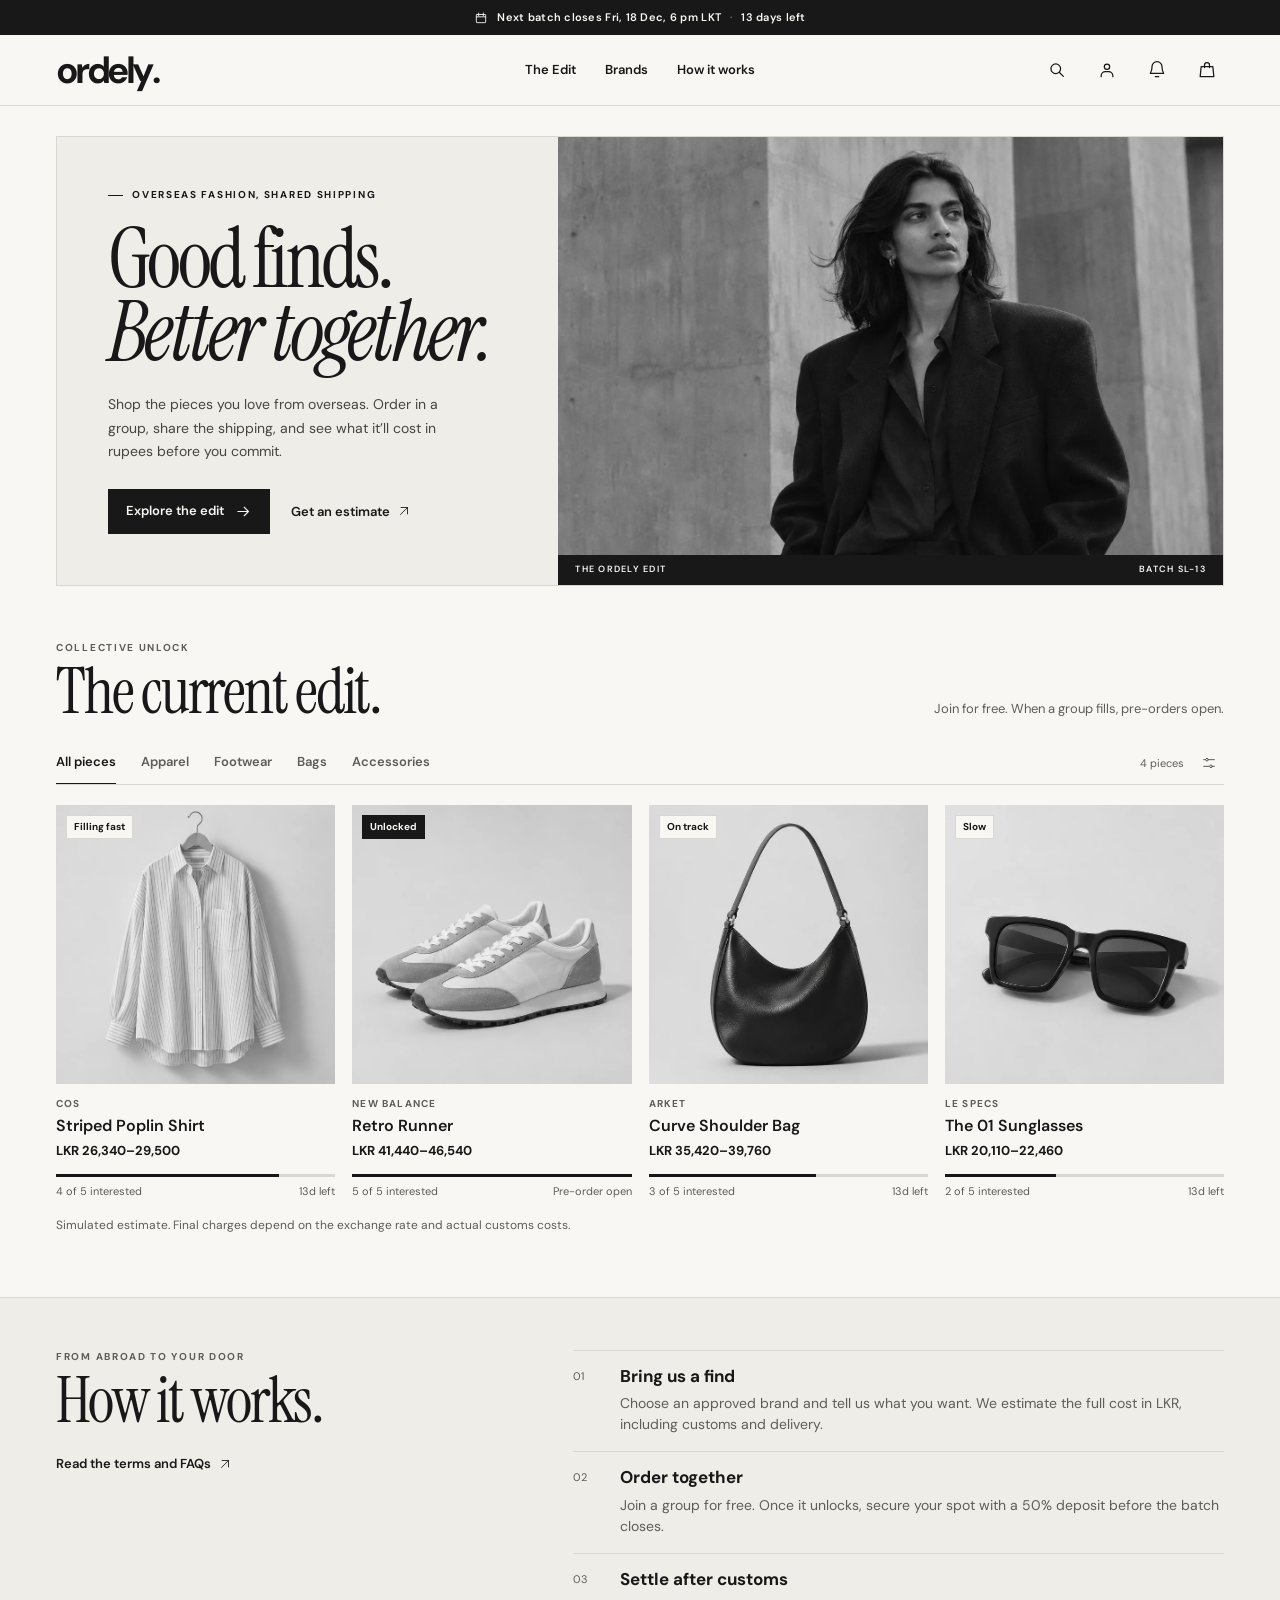
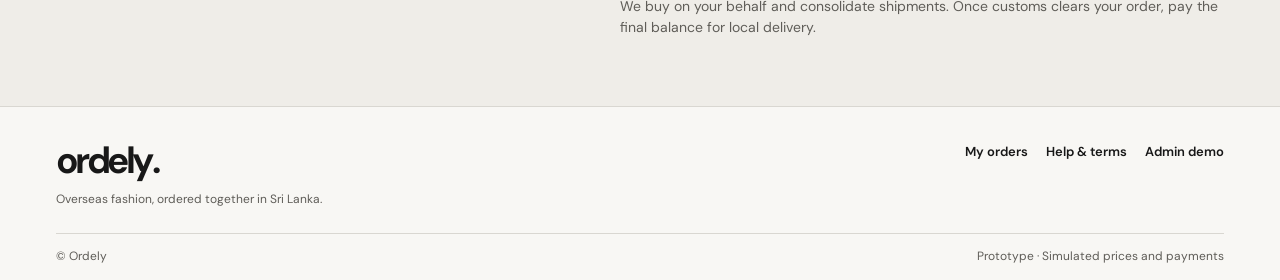
==== index.html @ 61b92d5e "Build Ordely frontend prototype" ====
<!doctype html>
<html lang="en">
  <head>
    <meta charset="utf-8" />
    <meta name="viewport" content="width=device-width, initial-scale=1" />
    <meta
      name="description"
      content="Shop overseas fashion together and see the estimated cost in Sri Lankan rupees before you order."
    />
    <meta name="theme-color" content="#f8f7f4" />
    <title>Ordely — Overseas fashion, ordered together</title>
    <link rel="icon" href="./assets/favicon.svg" type="image/svg+xml" />
    <link
      rel="preload"
      href="./assets/instrument-serif.woff2"
      as="font"
      type="font/woff2"
      crossorigin
    />
    <link rel="stylesheet" href="./styles.css" />
    <script type="module" src="./app.js"></script>
  </head>
  <body>
    <a class="skip" href="#main">Skip to content</a>
    <div class="batch-strip" id="batch-strip">
      New batches close every other Friday · Sri Lanka
    </div>
    <header class="site-header">
      <div class="nav wrap">
        <a class="wordmark" href="#home" aria-label="Ordely home"
          >ordely<span>.</span></a
        >
        <nav class="main-nav" aria-label="Main navigation">
          <a href="#edit">The Edit</a><a href="#brands">Brands</a
          ><a href="#how">How it works</a>
        </nav>
        <div class="nav-actions" id="nav-actions"></div>
      </div>
    </header>
    <main id="main">
      <div id="home-view">
        <section class="hero wrap" id="home" aria-labelledby="hero-title">
          <div class="hero-copy">
            <p class="eyebrow hero-kicker">
              <span></span> Overseas fashion, shared shipping
            </p>
            <h1 id="hero-title">Good finds.<br /><em>Better together.</em></h1>
            <p>
              Shop the pieces you love from overseas. Order in a group, share
              the shipping, and see what it’ll cost in rupees before you commit.
            </p>
            <div class="hero-actions">
              <a class="button primary" href="#edit"
                >Explore the edit <span data-icon="arrow"></span></a
              ><button class="text-button" data-action="estimate">
                Get an estimate <span data-icon="up-right"></span>
              </button>
            </div>
          </div>
          <figure class="hero-art">
            <img
              src="./assets/editorial.webp"
              width="1450"
              height="967"
              fetchpriority="high"
              alt="Woman in an oversized black blazer against concrete walls"
            />
            <figcaption>
              <span>THE ORDELY EDIT</span><span id="hero-batch"></span>
            </figcaption>
          </figure>
        </section>
        <section class="edit wrap" id="edit" aria-labelledby="edit-title">
          <div class="section-head">
            <div>
              <p class="eyebrow">Collective unlock</p>
              <h2 id="edit-title">The current edit<span>.</span></h2>
            </div>
            <p id="edit-note">
              Join for free. When a group fills, pre-orders open.
            </p>
          </div>
          <div id="catalogue"></div>
        </section>
        <section class="process" id="how">
          <div class="wrap process-layout">
            <div>
              <p class="eyebrow">From abroad to your door</p>
              <h2>How it works<span>.</span></h2>
              <button class="text-button" data-action="help">
                Read the terms and FAQs <span data-icon="up-right"></span>
              </button>
            </div>
            <ol>
              <li>
                <span>01</span>
                <div>
                  <h3>Bring us a find</h3>
                  <p>
                    Choose an approved brand and tell us what you want. We
                    estimate the full cost in LKR, including customs and
                    delivery.
                  </p>
                </div>
              </li>
              <li>
                <span>02</span>
                <div>
                  <h3>Order together</h3>
                  <p>
                    Join a group for free. Once it unlocks, secure your spot
                    with a 50% deposit before the batch closes.
                  </p>
                </div>
              </li>
              <li>
                <span>03</span>
                <div>
                  <h3>Settle after customs</h3>
                  <p>
                    We buy on your behalf and consolidate shipments. Once
                    customs clears your order, pay the final balance for local
                    delivery.
                  </p>
                </div>
              </li>
            </ol>
          </div>
        </section>
      </div>
      <section id="page-view" class="wrap subpage" hidden></section>
    </main>
    <footer class="site-footer">
      <div class="wrap footer-top">
        <div>
          <a class="wordmark" href="#home" aria-label="Ordely home"
            >ordely<span>.</span></a
          >
          <p>Overseas fashion, ordered together in Sri Lanka.</p>
        </div>
        <nav aria-label="Footer navigation">
          <a href="#orders">My orders</a
          ><button data-action="help">Help &amp; terms</button
          ><a href="#admin">Admin demo</a>
        </nav>
      </div>
      <div class="wrap footer-bottom">
        <span>© Ordely</span
        ><span>Prototype · Simulated prices and payments</span>
      </div>
    </footer>
    <dialog id="dialog" aria-labelledby="dialog-title"></dialog>
    <div class="toast" id="toast" role="status" hidden></div>
  </body>
</html>
---- styles.css ----
@font-face {
  font-family: DM Sans;
  src: url(./assets/dm-sans.woff2) format("woff2");
  font-weight: 400 700;
  font-display: swap;
}
@font-face {
  font-family: Instrument Serif;
  src: url(./assets/instrument-serif.woff2) format("woff2");
  font-weight: 400;
  font-display: swap;
}
@font-face {
  font-family: Instrument Serif;
  src: url(./assets/instrument-serif-italic.woff2) format("woff2");
  font-weight: 400;
  font-style: italic;
  font-display: swap;
}
:root {
  --paper: #f8f7f4;
  --ink: #181818;
  --muted: #5f5d58;
  --line: #d9d7d1;
  --soft: #efede8;
  --white: #fff;
  --sans: "DM Sans", Arial, sans-serif;
  --serif: "Instrument Serif", Georgia, serif;
  color: var(--ink);
  background: var(--paper);
  font-family: var(--sans);
  font-size: 15px;
  line-height: 1.5;
}
*,
*::before,
*::after {
  box-sizing: border-box;
}
body {
  margin: 0;
}
a {
  color: inherit;
  text-decoration: none;
}
button,
input,
select,
textarea {
  font: inherit;
}
button {
  cursor: pointer;
}
button:disabled {
  cursor: not-allowed;
  opacity: 0.52;
}
img {
  display: block;
  width: 100%;
  height: auto;
}
figure,
p,
h1,
h2,
h3,
h4 {
  margin: 0;
}
[hidden] {
  display: none !important;
}
button:focus-visible,
a:focus-visible,
input:focus-visible,
select:focus-visible,
textarea:focus-visible {
  outline: 2px solid #555;
  outline-offset: 3px;
}
.wrap {
  width: min(100% - 112px, 1320px);
  margin-inline: auto;
}
.skip {
  position: fixed;
  z-index: 9;
  top: 10px;
  left: 10px;
  padding: 10px;
  background: var(--white);
  transform: translateY(-150%);
}
.skip:focus {
  transform: none;
}
.icon {
  width: 17px;
  height: 17px;
  display: block;
  flex: none;
  fill: none;
  stroke: currentColor;
  stroke-width: 1.5;
  stroke-linecap: round;
  stroke-linejoin: round;
}
.batch-strip {
  min-height: 35px;
  display: flex;
  align-items: center;
  justify-content: center;
  gap: 9px;
  padding: 7px 14px;
  background: var(--ink);
  color: #f9f8f4;
  font-size: 11px;
  font-weight: 600;
  letter-spacing: 0.025em;
  text-align: center;
}
.batch-strip .icon {
  width: 14px;
  height: 14px;
}
.batch-strip b {
  color: #aaa8a2;
  font-weight: 400;
}
.site-header {
  border-bottom: 1px solid var(--line);
}
.nav {
  display: grid;
  grid-template-columns: 1fr auto 1fr;
  align-items: center;
  min-height: 70px;
  gap: 20px;
}
.wordmark {
  display: inline-block;
  width: max-content;
  font-size: 37px;
  font-weight: 700;
  line-height: 1;
  letter-spacing: -0.095em;
  padding-right: 0.06em;
}
.wordmark span {
  margin-left: 1px;
}
.main-nav,
.nav-actions {
  display: flex;
  align-items: center;
  gap: 29px;
}
.main-nav a {
  font-size: 13px;
  font-weight: 600;
  white-space: nowrap;
}
.main-nav a:hover,
.site-footer nav a:hover {
  text-decoration: underline;
  text-underline-offset: 5px;
}
.nav-actions {
  justify-content: flex-end;
  gap: 16px;
}
.icon-button {
  border: 0;
  background: none;
  padding: 7px;
  color: inherit;
  position: relative;
  display: inline-grid;
  place-items: center;
}
.icon-button:hover {
  background: var(--soft);
}
.icon-button .icon {
  width: 20px;
  height: 20px;
}
.icon-button .unread {
  width: 6px;
  height: 6px;
  border-radius: 50%;
  background: var(--ink);
  position: absolute;
  top: 4px;
  right: 5px;
}
.mobile-menu {
  display: none;
}
.button {
  border: 1px solid var(--ink);
  background: transparent;
  color: var(--ink);
  display: inline-flex;
  gap: 11px;
  justify-content: center;
  align-items: center;
  font-weight: 600;
  font-size: 13px;
  padding: 12px 17px;
  min-height: 45px;
  line-height: 1.25;
  text-align: center;
  transition:
    background 0.2s,
    color 0.2s;
}
.button:hover {
  background: var(--soft);
}
.button.primary {
  background: var(--ink);
  color: var(--paper);
}
.button.primary:hover {
  background: #383838;
}
.button.small {
  min-height: 36px;
  padding: 7px 12px;
}
.text-button {
  display: inline-flex;
  align-items: center;
  gap: 7px;
  font-weight: 600;
  font-size: 13px;
  padding: 5px 0;
  background: none;
  border: 0;
  color: inherit;
  text-align: left;
}
.text-button:hover {
  text-decoration: underline;
  text-underline-offset: 4px;
}
.text-button [data-icon] .icon {
  width: 14px;
  height: 14px;
}
.eyebrow {
  font-size: 10px;
  font-weight: 700;
  line-height: 1.4;
  letter-spacing: 0.17em;
  text-transform: uppercase;
}
.hero {
  display: grid;
  grid-template-columns: minmax(0, 0.86fr) minmax(0, 1.14fr);
  margin-top: 30px;
  border: 1px solid var(--line);
  background: var(--soft);
  min-height: clamp(400px, 35vw, 535px);
}
.hero-copy {
  padding: clamp(28px, 4vw, 63px);
  align-self: center;
}
.hero-kicker {
  display: flex;
  align-items: center;
  gap: 9px;
  margin-bottom: 21px;
}
.hero-kicker span {
  display: inline-block;
  width: 15px;
  height: 1px;
  background: var(--ink);
}
.hero h1 {
  font: 400 clamp(59px, 6.45vw, 104px) / 0.88 var(--serif);
  letter-spacing: -0.046em;
  white-space: nowrap;
}
.hero h1 em {
  font-weight: 400;
}
.hero-copy > p:not(.eyebrow) {
  margin-top: 25px;
  color: #464540;
  max-width: 345px;
  line-height: 1.65;
  font-size: 14px;
}
.hero-actions {
  display: flex;
  align-items: center;
  gap: 21px;
  margin-top: 26px;
  flex-wrap: wrap;
}
.hero-art {
  position: relative;
  overflow: hidden;
  min-width: 0;
  min-height: 100%;
  background: #999;
}
.hero-art img {
  height: 100%;
  position: absolute;
  inset: 0;
  object-fit: cover;
  object-position: 57% 45%;
}
.hero-art figcaption {
  position: absolute;
  inset: auto 0 0;
  display: flex;
  justify-content: space-between;
  align-items: center;
  gap: 8px;
  background: #181818;
  color: #f8f7f4;
  padding: 10px 17px;
  font-size: 9px;
  font-weight: 600;
  letter-spacing: 0.14em;
  line-height: 1.1;
}
.edit {
  padding-top: 55px;
  padding-bottom: 63px;
  scroll-margin-top: 20px;
}
.section-head {
  display: flex;
  align-items: flex-end;
  justify-content: space-between;
  gap: 20px;
  margin-bottom: 20px;
}
.section-head .eyebrow,
.process .eyebrow,
.subpage .eyebrow {
  margin-bottom: 7px;
  color: var(--muted);
}
.section-head h2,
.process h2,
.subpage h1 {
  font: 400 clamp(47px, 5vw, 73px) / 0.94 var(--serif);
  letter-spacing: -0.035em;
}
.section-head > p {
  font-size: 13px;
  color: var(--muted);
  padding-bottom: 4px;
}
.catalogue-bar {
  display: flex;
  justify-content: space-between;
  align-items: center;
  gap: 12px;
  border-bottom: 1px solid var(--line);
  margin-bottom: 20px;
}
.filters {
  display: flex;
  gap: 25px;
  overflow: auto;
  scrollbar-width: thin;
}
.filter {
  border: 0;
  border-bottom: 1px solid transparent;
  white-space: nowrap;
  min-height: 42px;
  padding: 0 0 2px;
  color: var(--muted);
  background: none;
  font-size: 13px;
  font-weight: 600;
}
.filter:hover,
.filter[aria-pressed="true"] {
  color: var(--ink);
}
.filter[aria-pressed="true"] {
  border-color: var(--ink);
}
.count {
  display: flex;
  align-items: center;
  gap: 10px;
  font-size: 11px;
  color: var(--muted);
  white-space: nowrap;
}
.count .icon-button .icon {
  width: 16px;
  height: 16px;
}
.product-grid {
  display: grid;
  grid-template-columns: repeat(4, minmax(0, 1fr));
  gap: 17px;
}
.product {
  min-width: 0;
}
.product-cover {
  width: 100%;
  aspect-ratio: 1.2;
  border: 0;
  padding: 0;
  position: relative;
  display: block;
  overflow: hidden;
  background: #e6e4de;
  text-align: left;
  color: var(--ink);
}
.product-cover img {
  height: 100%;
  object-fit: cover;
  transition: transform 0.35s cubic-bezier(0.2, 0.75, 0.3, 1);
}
.product-cover:hover img {
  transform: scale(1.045);
}
.product-cover img.shirt {
  object-fit: contain;
}
.product-cover .tag {
  position: absolute;
  top: 10px;
  left: 10px;
}
.tag {
  display: inline-flex;
  align-items: center;
  gap: 5px;
  background: var(--paper);
  border: 1px solid var(--line);
  padding: 4px 7px;
  white-space: nowrap;
  font-size: 10px;
  font-weight: 700;
  line-height: 1.35;
}
.tag.dark {
  background: var(--ink);
  color: var(--paper);
  border-color: var(--ink);
}
.product-meta {
  padding: 13px 0 0;
}
.product-meta .eyebrow {
  color: var(--muted);
  letter-spacing: 0.12em;
}
.product-meta h3 {
  font-size: 16px;
  line-height: 1.35;
  margin: 4px 0;
}
.product-meta h3 button {
  padding: 0;
  border: 0;
  background: none;
  color: inherit;
  text-align: left;
  font-weight: 600;
}
.price {
  font-weight: 700;
  font-size: 13px;
  font-variant-numeric: tabular-nums;
}
.progress {
  height: 3px;
  background: var(--line);
  margin-top: 14px;
  overflow: hidden;
}
.progress span {
  display: block;
  height: 100%;
  background: var(--ink);
}
.group-meta {
  display: flex;
  justify-content: space-between;
  align-items: center;
  gap: 6px;
  margin-top: 6px;
  font-size: 11px;
  color: var(--muted);
}
.missing-art {
  height: 100%;
  min-height: 120px;
  display: grid;
  place-items: center;
  font: 400 48px/0.95 var(--serif);
  color: #62605a;
}
.missing-art .icon {
  width: 37px;
  height: 37px;
}
.process {
  border-block: 1px solid var(--line);
  background: var(--soft);
  padding: 52px 0;
}
.process-layout {
  display: grid;
  grid-template-columns: 0.85fr 1.15fr;
  gap: 35px;
}
.process .text-button {
  margin-top: 18px;
}
.process ol {
  margin: 0;
  padding: 0;
  list-style: none;
}
.process li {
  border-top: 1px solid var(--line);
  display: grid;
  grid-template-columns: 35px 1fr;
  gap: 12px;
  padding: 13px 0 16px;
}
.process li span {
  font-size: 11px;
  color: var(--muted);
  padding-top: 4px;
}
.process h3 {
  font-size: 17px;
  font-weight: 700;
}
.process li p {
  font-size: 14px;
  color: var(--muted);
  margin-top: 4px;
}
.site-footer {
  padding: 35px 0 15px;
}
.footer-top,
.footer-bottom {
  display: flex;
  justify-content: space-between;
  align-items: flex-start;
  gap: 15px;
}
.footer-top p,
.footer-bottom {
  color: var(--muted);
  font-size: 12px;
}
.footer-top p {
  margin-top: 10px;
}
.site-footer nav {
  display: flex;
  flex-wrap: wrap;
  gap: 18px;
  font-size: 13px;
  font-weight: 600;
}
.site-footer nav button {
  padding: 0;
  border: 0;
  background: none;
  color: inherit;
  font-weight: inherit;
}
.site-footer nav button:hover {
  text-decoration: underline;
}
.footer-bottom {
  border-top: 1px solid var(--line);
  margin-top: 25px;
  padding-top: 13px;
}

.subpage {
  min-height: 55vh;
  padding-block: 46px 65px;
}
.subpage .section-head {
  margin-bottom: 25px;
}
.subpage h1 {
  margin-bottom: 10px;
}
.subpage .lead {
  color: var(--muted);
  max-width: 65ch;
}
.dialog-body,
.subpage-body {
  display: grid;
  gap: 17px;
  align-content: start;
}
.dialog-body h3,
.subpage-body h3 {
  font-size: 17px;
}
.subpage-body > section {
  min-width: 0;
}
dialog {
  border: 1px solid #bdbbb5;
  color: var(--ink);
  background: var(--paper);
  padding: 0;
  width: min(100% - 24px, 580px);
  max-height: calc(100% - 30px);
  margin: auto;
  overflow: auto;
}
dialog.wide {
  width: min(100% - 24px, 880px);
}
dialog::backdrop {
  background: rgb(20 20 20 / 0.57);
}
body:has(dialog[open]) {
  overflow: hidden;
}
.dialog-head {
  padding: 18px 24px 13px;
  display: flex;
  align-items: flex-start;
  justify-content: space-between;
  gap: 10px;
  border-bottom: 1px solid var(--line);
  background: var(--paper);
  position: sticky;
  top: 0;
  z-index: 1;
}
.dialog-head h2 {
  font: 400 40px/0.95 var(--serif);
  letter-spacing: -0.025em;
  overflow-wrap: anywhere;
}
.dialog-head .eyebrow {
  color: var(--muted);
  margin-bottom: 6px;
}
.dialog-body {
  padding: 20px 24px 25px;
}
.notice,
.empty,
.panel {
  border: 1px solid var(--line);
  padding: 13px 15px;
}
.notice {
  background: var(--soft);
  font-size: 13px;
}
.notice.error {
  border-color: var(--ink);
  font-weight: 700;
}
.test {
  background: var(--ink);
  color: var(--paper);
  font-weight: 600;
}
.empty {
  padding: 25px;
  color: var(--muted);
}
.empty h3 {
  color: var(--ink);
  margin-bottom: 4px;
}
.empty .button {
  margin-top: 13px;
}
.subtle,
.disclaimer {
  color: var(--muted);
  font-size: 13px;
}
.disclaimer {
  font-size: 12px;
}
.form-grid {
  display: grid;
  grid-template-columns: repeat(2, minmax(0, 1fr));
  gap: 13px;
}
.form-grid label {
  display: grid;
  gap: 5px;
  align-content: start;
  font-size: 13px;
  font-weight: 600;
}
.form-grid label.full,
.form-grid .full {
  grid-column: 1/-1;
}
.form-grid small {
  font-size: 11px;
  font-weight: 400;
  color: var(--muted);
}
.form-grid input:not([type="checkbox"]),
.form-grid select,
.form-grid textarea,
.search-field {
  background: #fff;
  color: var(--ink);
  border: 1px solid #aaa8a1;
  border-radius: 0;
  padding: 8px 10px;
  min-width: 0;
  width: 100%;
  min-height: 42px;
}
.form-grid textarea {
  resize: vertical;
  min-height: 70px;
}
.form-grid label.choice,
.choice {
  display: flex;
  align-items: flex-start;
  gap: 8px;
}
.choice input {
  accent-color: var(--ink);
  margin-top: 3px;
}
.actions {
  display: flex;
  flex-wrap: wrap;
  align-items: center;
  gap: 9px;
}
.list-row {
  display: flex;
  align-items: center;
  justify-content: space-between;
  gap: 12px;
  border-top: 1px solid var(--line);
  padding: 11px 0;
  font-size: 14px;
}
.list-row:last-child {
  border-bottom: 1px solid var(--line);
}
.list-row > * {
  min-width: 0;
}
.list-row span {
  overflow-wrap: anywhere;
}
.list-row.total {
  font-weight: 700;
}
.list-row p {
  color: var(--muted);
  font-size: 12px;
  margin-top: 3px;
}
.listing {
  display: grid;
  gap: 0;
}
.detail-grid {
  display: grid;
  grid-template-columns: minmax(0, 0.85fr) minmax(0, 1.15fr);
  gap: 18px;
}
.detail-grid > div {
  min-width: 0;
}
.detail-grid img {
  aspect-ratio: 1;
  object-fit: cover;
}
.detail-grid .missing-art {
  background: var(--soft);
}
.detail-content {
  display: grid;
  align-content: start;
  gap: 9px;
}
.detail-content .price {
  font-size: 19px;
}
.detail-content p {
  font-size: 13px;
}
.detail-content .group-meta {
  margin-top: 0;
}
.info-fold {
  border: 1px solid var(--line);
  padding: 10px 13px;
}
.info-fold summary {
  cursor: pointer;
  font-weight: 600;
  font-size: 13px;
}
.info-fold p,
.info-fold ul {
  font-size: 13px;
  margin: 8px 0 0;
  color: var(--muted);
}
.info-fold + .info-fold {
  margin-top: -5px;
}
.toast {
  position: fixed;
  z-index: 5;
  right: 20px;
  bottom: 20px;
  max-width: min(400px, calc(100% - 40px));
  background: var(--ink);
  color: var(--paper);
  font-size: 13px;
  padding: 12px 16px;
}
.timeline {
  list-style: none;
  margin: 0;
  padding: 0 0 0 7px;
}
.timeline li {
  border-left: 1px solid var(--line);
  padding: 0 0 15px 15px;
  position: relative;
  font-size: 14px;
}
.timeline li::before {
  content: "";
  position: absolute;
  left: -4px;
  top: 5px;
  width: 7px;
  height: 7px;
  background: var(--ink);
  border-radius: 50%;
}
.timeline li:last-child {
  padding-bottom: 0;
}
.timeline time {
  display: block;
  color: var(--muted);
  font-size: 12px;
}
.admin-tabs {
  display: flex;
  gap: 12px 20px;
  flex-wrap: wrap;
  border-block: 1px solid var(--line);
  padding: 7px 0;
  margin-bottom: 24px;
}
.admin-tabs a {
  padding: 7px 0;
  font-weight: 600;
  font-size: 13px;
}
.admin-tabs a[aria-current="page"] {
  text-decoration: underline;
  text-underline-offset: 5px;
}
.stats {
  display: grid;
  grid-template-columns: repeat(4, 1fr);
  gap: 12px;
}
.stats div {
  border-top: 1px solid var(--ink);
  padding-top: 10px;
}
.stats span {
  font-size: 12px;
  color: var(--muted);
}
.stats strong {
  display: block;
  font-weight: 600;
  font-size: 25px;
}
.table-wrap {
  overflow: auto;
}
table {
  width: 100%;
  border-collapse: collapse;
  text-align: left;
  font-size: 13px;
}
caption {
  text-align: left;
  font-weight: 700;
  margin-bottom: 7px;
}
th,
td {
  padding: 10px 12px;
  border-bottom: 1px solid var(--line);
  vertical-align: top;
}
th {
  background: var(--soft);
  font-weight: 700;
  white-space: nowrap;
}
td:first-child {
  font-weight: 600;
}
td .button {
  white-space: nowrap;
}
td a,
.inline-link {
  text-decoration: underline;
  text-underline-offset: 3px;
}
.order-list {
  display: grid;
  gap: 10px;
}
.order-entry {
  display: grid;
  grid-template-columns: 1fr auto;
  gap: 5px 12px;
  padding: 13px 15px;
  border: 1px solid var(--line);
}
.order-entry .tag {
  justify-self: end;
  align-self: start;
}
.order-entry .text-button {
  justify-self: start;
}
.loading-bar {
  height: 5px;
  background: var(--line);
  overflow: hidden;
}
.loading-bar::after {
  content: "";
  display: block;
  width: 45%;
  height: 100%;
  background: var(--ink);
  animation: scan 1.15s ease-in-out infinite alternate;
}
@keyframes scan {
  from {
    transform: translateX(-100%);
  }
  to {
    transform: translateX(220%);
  }
}

@media (max-width: 1100px) {
  .wrap {
    width: calc(100% - 72px);
  }
  .hero-copy {
    padding: 35px;
  }
  .hero h1 {
    font-size: clamp(52px, 7vw, 79px);
  }
  .hero-actions {
    gap: 15px;
  }
}
@media (max-width: 790px) {
  .wrap {
    width: calc(100% - 38px);
  }
  .nav {
    min-height: 61px;
    gap: 12px;
  }
  .main-nav {
    gap: 17px;
  }
  .nav-actions {
    gap: 6px;
  }
  .hero {
    min-height: 370px;
    margin-top: 20px;
  }
  .hero-copy {
    padding: 24px;
  }
  .hero h1 {
    font-size: clamp(48px, 7.1vw, 70px);
  }
  .hero-copy > p:not(.eyebrow) {
    margin-top: 17px;
  }
  .hero-kicker {
    margin-bottom: 16px;
  }
  .hero-actions {
    margin-top: 18px;
    gap: 8px 12px;
  }
  .edit {
    padding-block: 40px;
  }
  .product-grid {
    gap: 13px;
  }
  .product-meta h3 {
    font-size: 14px;
  }
  .price {
    font-size: 12px;
  }
  .section-head > p {
    max-width: 190px;
  }
}
@media (max-width: 590px) {
  .wrap {
    width: calc(100% - 32px);
  }
  .nav {
    grid-template-columns: auto 1fr;
    min-height: 57px;
  }
  .main-nav {
    display: none;
  }
  .mobile-menu {
    display: inline-grid;
  }
  .nav-actions {
    gap: 5px;
  }
  .wordmark {
    font-size: 34px;
  }
  .batch-strip {
    font-size: 10px;
    gap: 6px;
  }
  .batch-strip .icon {
    width: 12px;
    height: 12px;
  }
  .hero {
    display: block;
    margin-top: 14px;
    min-height: 0;
  }
  .hero-copy {
    padding: 26px 20px 24px;
  }
  .hero h1 {
    font-size: clamp(51px, 13vw, 68px);
  }
  .hero-art {
    min-height: 0;
    aspect-ratio: 1.39;
  }
  .hero-art img {
    object-position: 60% 39%;
  }
  .hero-art figcaption {
    padding: 7px 9px;
    font-size: 8px;
  }
  .hero-actions {
    gap: 8px 14px;
  }
  .hero-copy > p:not(.eyebrow) {
    font-size: 13px;
  }
  .section-head {
    display: block;
    margin-bottom: 13px;
  }
  .section-head > p {
    max-width: none;
    margin-top: 9px;
    padding: 0;
  }
  .filters {
    gap: 15px;
  }
  .filter,
  .count {
    font-size: 11px;
  }
  .count {
    gap: 1px;
  }
  .count .icon-button {
    padding: 3px;
  }
  .catalogue-bar {
    margin-bottom: 13px;
    gap: 5px;
  }
  .product-grid {
    grid-template-columns: repeat(2, minmax(0, 1fr));
    gap: 22px 12px;
  }
  .product-meta {
    padding-top: 9px;
  }
  .product-cover .tag {
    top: 6px;
    left: 6px;
    padding: 3px 5px;
  }
  .group-meta {
    font-size: 10px;
  }
  .process {
    padding-block: 33px;
  }
  .process-layout {
    grid-template-columns: 1fr;
    gap: 20px;
  }
  .footer-top {
    flex-wrap: wrap;
  }
  .footer-top nav {
    gap: 12px;
  }
  .footer-bottom {
    flex-wrap: wrap;
    gap: 6px;
  }
  .dialog-head {
    padding-inline: 15px;
  }
  .dialog-body {
    padding-inline: 15px;
  }
  .dialog-head h2 {
    font-size: 35px;
  }
  .detail-grid {
    grid-template-columns: 1fr;
  }
  .detail-grid img {
    max-height: 240px;
    object-fit: contain;
    background: var(--soft);
  }
  .stats {
    grid-template-columns: repeat(2, minmax(0, 1fr));
  }
  .subpage {
    padding-block: 32px 45px;
  }
}
@media (prefers-reduced-motion: reduce) {
  *,
  *::before,
  *::after {
    animation: none !important;
    transition: none !important;
    scroll-behavior: auto !important;
  }
}

.product-cover {
  aspect-ratio: 1;
}
.product-cover img.shirt {
  object-fit: cover;
}
.catalogue-disclaimer {
  margin-top: 16px;
}
@media (min-width: 591px) and (max-width: 700px) {
  .hero h1 {
    font-size: clamp(40px, 6.7vw, 48px);
  }
}
@media (max-width: 430px) {
  .count > span {
    position: absolute;
    width: 1px;
    height: 1px;
    overflow: hidden;
    clip-path: inset(50%);
    white-space: nowrap;
  }
  .filters {
    gap: 14px;
  }
}
@media (max-width: 355px) {
  .filters {
    gap: 9px;
  }
  .filter {
    font-size: 10px;
  }
  .nav-actions {
    gap: 2px;
  }
}
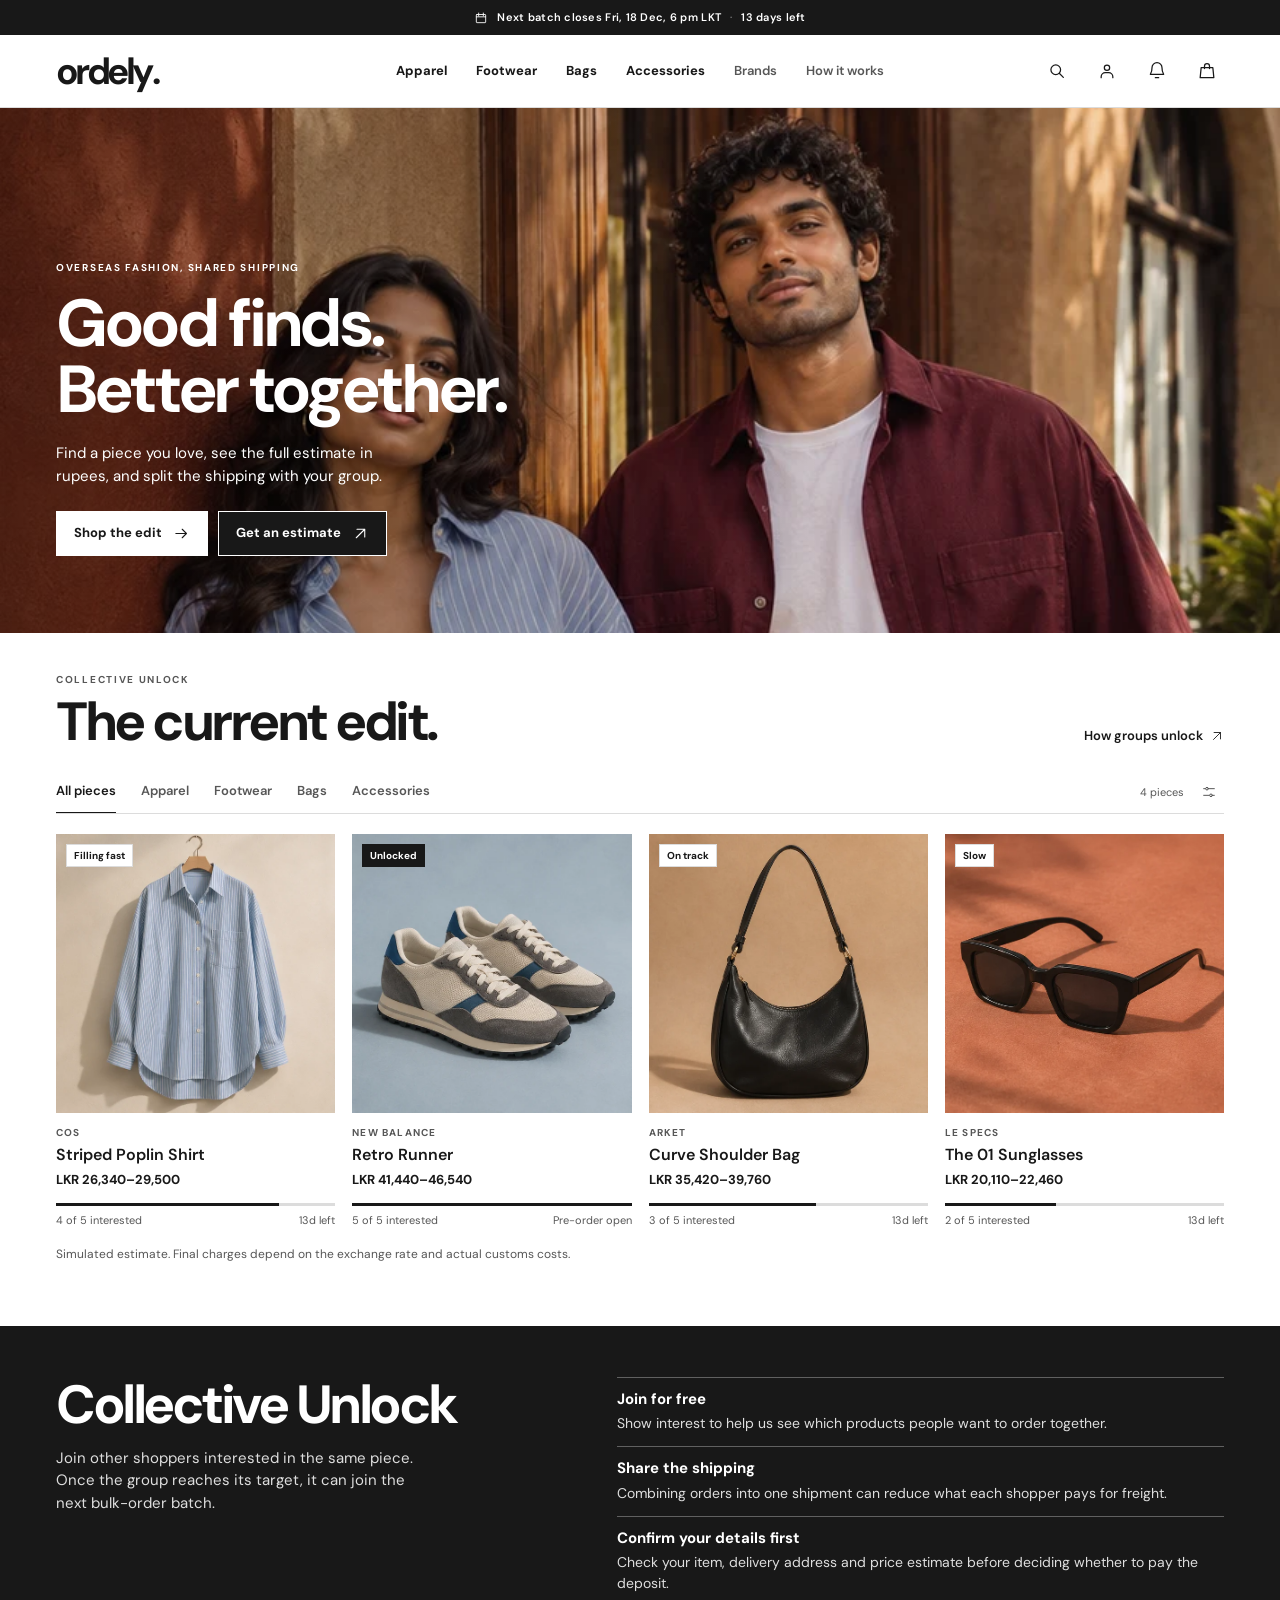
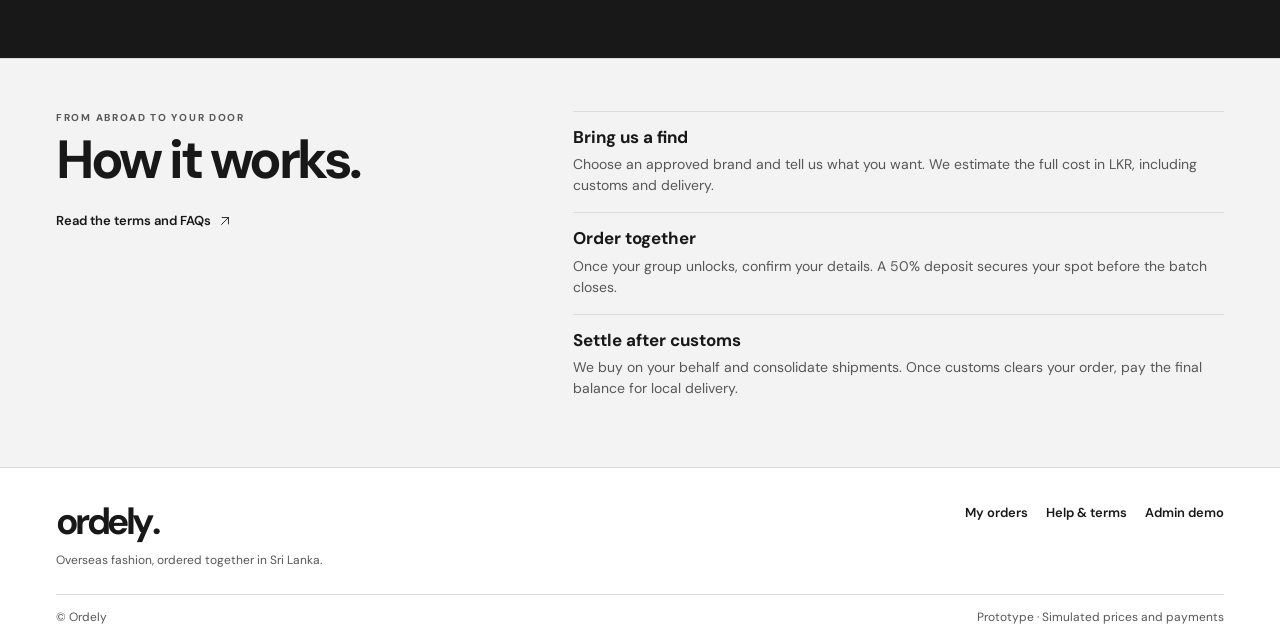
==== commit bf2af628: "Refresh Ordely storefront and clarify Collective Unlock" ====
--- a/index.html
+++ b/index.html
@@ -7,12 +7,12 @@
       name="description"
       content="Shop overseas fashion together and see the estimated cost in Sri Lankan rupees before you order."
     />
-    <meta name="theme-color" content="#f8f7f4" />
+    <meta name="theme-color" content="#ffffff" />
     <title>Ordely — Overseas fashion, ordered together</title>
     <link rel="icon" href="./assets/favicon.svg" type="image/svg+xml" />
     <link
       rel="preload"
-      href="./assets/instrument-serif.woff2"
+      href="./assets/dm-sans.woff2"
       as="font"
       type="font/woff2"
       crossorigin
@@ -30,45 +30,55 @@
         <a class="wordmark" href="#home" aria-label="Ordely home"
           >ordely<span>.</span></a
         >
-        <nav class="main-nav" aria-label="Main navigation">
-          <a href="#edit">The Edit</a><a href="#brands">Brands</a
-          ><a href="#how">How it works</a>
+        <nav class="main-nav" aria-label="Shop by department">
+          <a href="#edit/apparel">Apparel</a>
+          <a href="#edit/footwear">Footwear</a>
+          <a href="#edit/bags">Bags</a>
+          <a href="#edit/accessories">Accessories</a>
+          <a class="nav-resource" href="#brands">Brands</a>
+          <a class="nav-resource" href="#how">How it works</a>
         </nav>
         <div class="nav-actions" id="nav-actions"></div>
       </div>
     </header>
     <main id="main">
       <div id="home-view">
-        <section class="hero wrap" id="home" aria-labelledby="hero-title">
-          <div class="hero-copy">
-            <p class="eyebrow hero-kicker">
-              <span></span> Overseas fashion, shared shipping
-            </p>
-            <h1 id="hero-title">Good finds.<br /><em>Better together.</em></h1>
-            <p>
-              Shop the pieces you love from overseas. Order in a group, share
-              the shipping, and see what it’ll cost in rupees before you commit.
-            </p>
-            <div class="hero-actions">
-              <a class="button primary" href="#edit"
-                >Explore the edit <span data-icon="arrow"></span></a
-              ><button class="text-button" data-action="estimate">
-                Get an estimate <span data-icon="up-right"></span>
-              </button>
-            </div>
-          </div>
-          <figure class="hero-art">
+        <section class="hero" id="home" aria-labelledby="hero-title">
+          <picture class="hero-art">
+            <source
+              media="(max-width: 700px)"
+              srcset="./assets/ordely-campaign-mobile.webp"
+            />
             <img
-              src="./assets/editorial.webp"
-              width="1450"
-              height="967"
+              src="./assets/ordely-campaign.webp"
+              width="1536"
+              height="1024"
               fetchpriority="high"
-              alt="Woman in an oversized black blazer against concrete walls"
+              alt="Two models in blue stripes, burgundy and denim against a terracotta wall"
             />
-            <figcaption>
-              <span>THE ORDELY EDIT</span><span id="hero-batch"></span>
-            </figcaption>
-          </figure>
+          </picture>
+          <div class="hero-inner wrap">
+            <div class="hero-copy">
+              <p class="eyebrow hero-kicker">
+                Overseas fashion, shared shipping
+              </p>
+              <h1 id="hero-title">
+                Good finds.<br /><em>Better together.</em>
+              </h1>
+              <p>
+                Find a piece you love, see the full estimate in rupees, and
+                split the shipping with your group.
+              </p>
+              <div class="hero-actions">
+                <a class="button" href="#edit"
+                  >Shop the edit <span data-icon="arrow"></span
+                ></a>
+                <button class="button" data-action="estimate">
+                  Get an estimate <span data-icon="up-right"></span>
+                </button>
+              </div>
+            </div>
+          </div>
         </section>
         <section class="edit wrap" id="edit" aria-labelledby="edit-title">
           <div class="section-head">
@@ -76,11 +86,49 @@
               <p class="eyebrow">Collective unlock</p>
               <h2 id="edit-title">The current edit<span>.</span></h2>
             </div>
-            <p id="edit-note">
-              Join for free. When a group fills, pre-orders open.
-            </p>
+            <a class="text-button" href="#collective-unlock"
+              >How groups unlock <span data-icon="up-right"></span
+            ></a>
           </div>
           <div id="catalogue"></div>
+        </section>
+        <section
+          class="unlock"
+          id="collective-unlock"
+          aria-labelledby="unlock-title"
+        >
+          <div class="wrap unlock-layout">
+            <div>
+              <h2 id="unlock-title">Collective Unlock</h2>
+              <p>
+                Join other shoppers interested in the same piece. Once the group
+                reaches its target, it can join the next bulk-order batch.
+              </p>
+            </div>
+            <ul>
+              <li>
+                <strong>Join for free</strong
+                ><span
+                  >Show interest to help us see which products people want to
+                  order together.</span
+                >
+              </li>
+              <li>
+                <strong>Share the shipping</strong
+                ><span
+                  >Combining orders into one shipment can reduce what each
+                  shopper pays for freight.</span
+                >
+              </li>
+              <li>
+                <strong>Confirm your details first</strong
+                ><span
+                  >Check your item, delivery address and price estimate before
+                  deciding whether to pay the deposit.</span
+                >
+              </li>
+            </ul>
+          </div>
         </section>
         <section class="process" id="how">
           <div class="wrap process-layout">
@@ -93,7 +141,6 @@
             </div>
             <ol>
               <li>
-                <span>01</span>
                 <div>
                   <h3>Bring us a find</h3>
                   <p>
@@ -104,17 +151,15 @@
                 </div>
               </li>
               <li>
-                <span>02</span>
                 <div>
                   <h3>Order together</h3>
                   <p>
-                    Join a group for free. Once it unlocks, secure your spot
-                    with a 50% deposit before the batch closes.
+                    Once your group unlocks, confirm your details. A 50% deposit
+                    secures your spot before the batch closes.
                   </p>
                 </div>
               </li>
               <li>
-                <span>03</span>
                 <div>
                   <h3>Settle after customs</h3>
                   <p>
--- a/styles.css
+++ b/styles.css
@@ -18,11 +18,11 @@
   font-display: swap;
 }
 :root {
-  --paper: #f8f7f4;
+  --paper: #fff;
   --ink: #181818;
-  --muted: #5f5d58;
-  --line: #d9d7d1;
-  --soft: #efede8;
+  --muted: #575757;
+  --line: #dcdcdc;
+  --soft: #f3f3f3;
   --white: #fff;
   --sans: "DM Sans", Arial, sans-serif;
   --serif: "Instrument Serif", Georgia, serif;
@@ -116,7 +116,7 @@
   gap: 9px;
   padding: 7px 14px;
   background: var(--ink);
-  color: #f9f8f4;
+  color: var(--white);
   font-size: 11px;
   font-weight: 600;
   letter-spacing: 0.025em;
@@ -127,17 +127,18 @@
   height: 14px;
 }
 .batch-strip b {
-  color: #aaa8a2;
+  color: #aaa;
   font-weight: 400;
 }
 .site-header {
   border-bottom: 1px solid var(--line);
+  background: var(--white);
 }
 .nav {
   display: grid;
   grid-template-columns: 1fr auto 1fr;
   align-items: center;
-  min-height: 70px;
+  min-height: 72px;
   gap: 20px;
 }
 .wordmark {
@@ -159,14 +160,22 @@
   gap: 29px;
 }
 .main-nav a {
-  font-size: 13px;
-  font-weight: 600;
+  display: flex;
+  align-items: center;
+  min-height: 44px;
+  font-size: 13px;
+  font-weight: 700;
   white-space: nowrap;
 }
 .main-nav a:hover,
+.main-nav a[aria-current],
 .site-footer nav a:hover {
   text-decoration: underline;
   text-underline-offset: 5px;
+}
+.main-nav .nav-resource {
+  color: var(--muted);
+  font-weight: 600;
 }
 .nav-actions {
   justify-content: flex-end;
@@ -261,81 +270,91 @@
 }
 .hero {
   display: grid;
-  grid-template-columns: minmax(0, 0.86fr) minmax(0, 1.14fr);
-  margin-top: 30px;
-  border: 1px solid var(--line);
+  min-height: clamp(440px, 41vw, 650px);
+  max-width: 1920px;
+  margin-inline: auto;
+  background: var(--ink);
+  color: var(--white);
+}
+.hero > * {
+  grid-area: 1 / 1;
+}
+.hero-inner {
+  position: relative;
+  display: flex;
+  align-items: flex-end;
+  padding-block: clamp(42px, 6vw, 92px);
+}
+.hero-copy {
+  max-width: min(47vw, 650px);
+}
+.hero-kicker {
+  margin-bottom: 16px;
+}
+.hero h1 {
+  font: 700 clamp(40px, 5.2vw, 80px) / 0.99 var(--sans);
+  letter-spacing: -0.065em;
+}
+.hero h1 em {
+  font-style: normal;
+}
+.hero-copy > p:not(.eyebrow) {
+  margin-top: 19px;
+  max-width: 335px;
+  line-height: 1.55;
+  font-size: 15px;
+}
+.hero-actions {
+  display: flex;
+  align-items: center;
+  gap: 10px;
+  margin-top: 23px;
+  flex-wrap: wrap;
+}
+.hero-actions .button {
+  background: var(--white);
+  border-color: var(--white);
+  font-weight: 700;
+}
+.hero-actions .button:hover {
   background: var(--soft);
-  min-height: clamp(400px, 35vw, 535px);
-}
-.hero-copy {
-  padding: clamp(28px, 4vw, 63px);
-  align-self: center;
-}
-.hero-kicker {
-  display: flex;
-  align-items: center;
-  gap: 9px;
-  margin-bottom: 21px;
-}
-.hero-kicker span {
-  display: inline-block;
-  width: 15px;
-  height: 1px;
-  background: var(--ink);
-}
-.hero h1 {
-  font: 400 clamp(59px, 6.45vw, 104px) / 0.88 var(--serif);
-  letter-spacing: -0.046em;
-  white-space: nowrap;
-}
-.hero h1 em {
-  font-weight: 400;
-}
-.hero-copy > p:not(.eyebrow) {
-  margin-top: 25px;
-  color: #464540;
-  max-width: 345px;
-  line-height: 1.65;
-  font-size: 14px;
-}
-.hero-actions {
-  display: flex;
-  align-items: center;
-  gap: 21px;
-  margin-top: 26px;
-  flex-wrap: wrap;
+}
+.hero-actions button.button {
+  background: #181818;
+  color: var(--white);
+}
+.hero-actions button.button:hover {
+  background: #383838;
+}
+.hero-actions :focus-visible {
+  outline-color: var(--white);
 }
 .hero-art {
   position: relative;
+  display: block;
   overflow: hidden;
   min-width: 0;
-  min-height: 100%;
-  background: #999;
 }
 .hero-art img {
   height: 100%;
   position: absolute;
   inset: 0;
   object-fit: cover;
-  object-position: 57% 45%;
-}
-.hero-art figcaption {
+  object-position: center 15%;
+}
+.hero-art::after {
+  content: "";
   position: absolute;
-  inset: auto 0 0;
-  display: flex;
-  justify-content: space-between;
-  align-items: center;
-  gap: 8px;
-  background: #181818;
-  color: #f8f7f4;
-  padding: 10px 17px;
-  font-size: 9px;
-  font-weight: 600;
-  letter-spacing: 0.14em;
-  line-height: 1.1;
+  inset: 0;
+  background: linear-gradient(
+    90deg,
+    rgb(0 0 0 / 0.45),
+    rgb(0 0 0 / 0.18) 43%,
+    transparent 64%
+  );
 }
 .edit {
-  padding-top: 55px;
+  padding-top: 40px;
   padding-bottom: 63px;
   scroll-margin-top: 20px;
 }
@@ -353,7 +372,11 @@
   color: var(--muted);
 }
 .section-head h2,
-.process h2,
+.unlock h2,
+.process h2 {
+  font: 700 clamp(34px, 4.2vw, 55px) / 1.06 var(--sans);
+  letter-spacing: -0.065em;
+}
 .subpage h1 {
   font: 400 clamp(47px, 5vw, 73px) / 0.94 var(--serif);
   letter-spacing: -0.035em;
@@ -417,13 +440,13 @@
 }
 .product-cover {
   width: 100%;
-  aspect-ratio: 1.2;
+  aspect-ratio: 1;
   border: 0;
   padding: 0;
   position: relative;
   display: block;
   overflow: hidden;
-  background: #e6e4de;
+  background: var(--soft);
   text-align: left;
   color: var(--ink);
 }
@@ -434,9 +457,6 @@
 }
 .product-cover:hover img {
   transform: scale(1.045);
-}
-.product-cover img.shirt {
-  object-fit: contain;
 }
 .product-cover .tag {
   position: absolute;
@@ -511,11 +531,42 @@
   display: grid;
   place-items: center;
   font: 400 48px/0.95 var(--serif);
-  color: #62605a;
+  color: var(--muted);
 }
 .missing-art .icon {
   width: 37px;
   height: 37px;
+}
+.unlock {
+  scroll-margin-top: 20px;
+  background: var(--ink);
+  color: var(--white);
+  padding-block: clamp(34px, 4vw, 58px);
+}
+.unlock-layout {
+  display: grid;
+  grid-template-columns: minmax(0, 0.9fr) minmax(0, 1.1fr);
+  gap: clamp(24px, 5vw, 72px);
+}
+.unlock p {
+  max-width: 38ch;
+  margin-top: 13px;
+  color: #dedede;
+}
+.unlock ul {
+  list-style: none;
+  margin: 0;
+  padding: 0;
+}
+.unlock li {
+  display: grid;
+  gap: 3px;
+  padding-block: 10px 12px;
+  border-top: 1px solid #606060;
+}
+.unlock li span {
+  color: #dedede;
+  font-size: 14px;
 }
 .process {
   border-block: 1px solid var(--line);
@@ -537,15 +588,7 @@
 }
 .process li {
   border-top: 1px solid var(--line);
-  display: grid;
-  grid-template-columns: 35px 1fr;
-  gap: 12px;
   padding: 13px 0 16px;
-}
-.process li span {
-  font-size: 11px;
-  color: var(--muted);
-  padding-top: 4px;
 }
 .process h3 {
   font-size: 17px;
@@ -625,7 +668,7 @@
   min-width: 0;
 }
 dialog {
-  border: 1px solid #bdbbb5;
+  border: 1px solid #bdbdbd;
   color: var(--ink);
   background: var(--paper);
   padding: 0;
@@ -732,7 +775,7 @@
 .search-field {
   background: #fff;
   color: var(--ink);
-  border: 1px solid #aaa8a1;
+  border: 1px solid #aaa;
   border-radius: 0;
   padding: 8px 10px;
   min-width: 0;
@@ -991,50 +1034,38 @@
   .wrap {
     width: calc(100% - 72px);
   }
-  .hero-copy {
-    padding: 35px;
-  }
-  .hero h1 {
-    font-size: clamp(52px, 7vw, 79px);
-  }
-  .hero-actions {
-    gap: 15px;
+  .main-nav {
+    gap: 21px;
+  }
+  .nav-actions {
+    gap: 8px;
+  }
+}
+@media (max-width: 900px) {
+  .nav {
+    grid-template-columns: auto 1fr;
+    grid-template-rows: 59px auto;
+    gap: 0 14px;
+  }
+  .main-nav {
+    grid-area: 2 / 1 / 3 / -1;
+    justify-content: space-between;
+    border-top: 1px solid var(--line);
+  }
+  .main-nav .nav-resource {
+    display: none;
+  }
+  .nav-actions {
+    gap: 5px;
+  }
+  .mobile-menu {
+    display: inline-grid;
   }
 }
 @media (max-width: 790px) {
   .wrap {
     width: calc(100% - 38px);
   }
-  .nav {
-    min-height: 61px;
-    gap: 12px;
-  }
-  .main-nav {
-    gap: 17px;
-  }
-  .nav-actions {
-    gap: 6px;
-  }
-  .hero {
-    min-height: 370px;
-    margin-top: 20px;
-  }
-  .hero-copy {
-    padding: 24px;
-  }
-  .hero h1 {
-    font-size: clamp(48px, 7.1vw, 70px);
-  }
-  .hero-copy > p:not(.eyebrow) {
-    margin-top: 17px;
-  }
-  .hero-kicker {
-    margin-bottom: 16px;
-  }
-  .hero-actions {
-    margin-top: 18px;
-    gap: 8px 12px;
-  }
   .edit {
     padding-block: 40px;
   }
@@ -1049,25 +1080,47 @@
   }
   .section-head > p {
     max-width: 190px;
+  }
+}
+@media (max-width: 700px) {
+  .hero {
+    display: block;
+    min-height: 0;
+  }
+  .hero-art {
+    aspect-ratio: 1.36;
+    max-height: 410px;
+  }
+  .hero-art img {
+    object-position: center 18%;
+  }
+  .hero-art::after {
+    display: none;
+  }
+  .hero-inner {
+    padding-block: 24px 29px;
+  }
+  .hero-copy {
+    max-width: none;
+  }
+  .hero h1 {
+    font-size: clamp(37px, 10.6vw, 59px);
+  }
+  .hero-kicker {
+    margin-bottom: 9px;
+  }
+  .hero-copy > p:not(.eyebrow) {
+    margin-top: 12px;
+    font-size: 14px;
+  }
+  .hero-actions {
+    margin-top: 17px;
   }
 }
 @media (max-width: 590px) {
   .wrap {
     width: calc(100% - 32px);
   }
-  .nav {
-    grid-template-columns: auto 1fr;
-    min-height: 57px;
-  }
-  .main-nav {
-    display: none;
-  }
-  .mobile-menu {
-    display: inline-grid;
-  }
-  .nav-actions {
-    gap: 5px;
-  }
   .wordmark {
     font-size: 34px;
   }
@@ -1079,33 +1132,9 @@
     width: 12px;
     height: 12px;
   }
-  .hero {
-    display: block;
-    margin-top: 14px;
-    min-height: 0;
-  }
-  .hero-copy {
-    padding: 26px 20px 24px;
-  }
-  .hero h1 {
-    font-size: clamp(51px, 13vw, 68px);
-  }
-  .hero-art {
-    min-height: 0;
-    aspect-ratio: 1.39;
-  }
-  .hero-art img {
-    object-position: 60% 39%;
-  }
-  .hero-art figcaption {
-    padding: 7px 9px;
-    font-size: 8px;
-  }
-  .hero-actions {
-    gap: 8px 14px;
-  }
-  .hero-copy > p:not(.eyebrow) {
-    font-size: 13px;
+  .hero-actions .button {
+    padding-inline: 11px;
+    font-size: 12px;
   }
   .section-head {
     display: block;
@@ -1115,6 +1144,12 @@
     max-width: none;
     margin-top: 9px;
     padding: 0;
+  }
+  .section-head > .text-button {
+    margin-top: 5px;
+  }
+  .unlock-layout {
+    grid-template-columns: 1fr;
   }
   .filters {
     gap: 15px;
@@ -1199,19 +1234,8 @@
   }
 }
 
-.product-cover {
-  aspect-ratio: 1;
-}
-.product-cover img.shirt {
-  object-fit: cover;
-}
 .catalogue-disclaimer {
   margin-top: 16px;
-}
-@media (min-width: 591px) and (max-width: 700px) {
-  .hero h1 {
-    font-size: clamp(40px, 6.7vw, 48px);
-  }
 }
 @media (max-width: 430px) {
   .count > span {
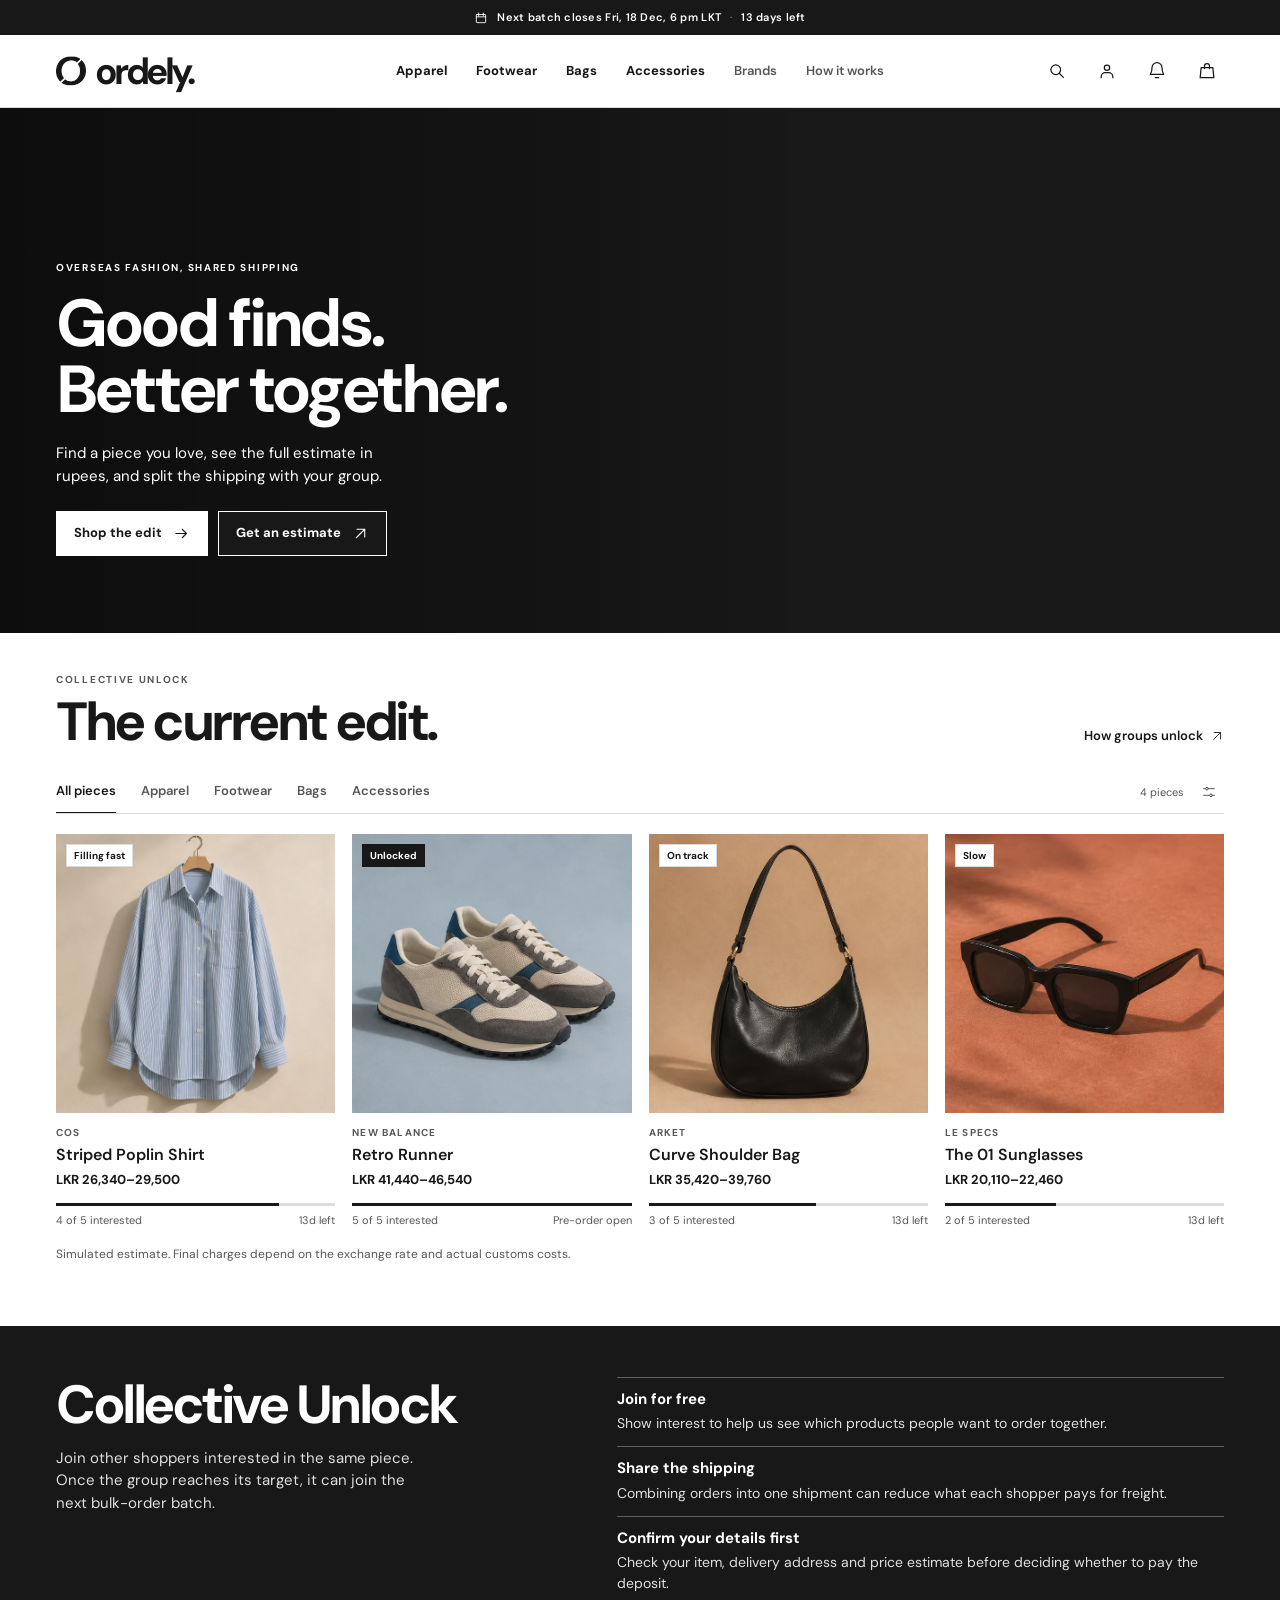
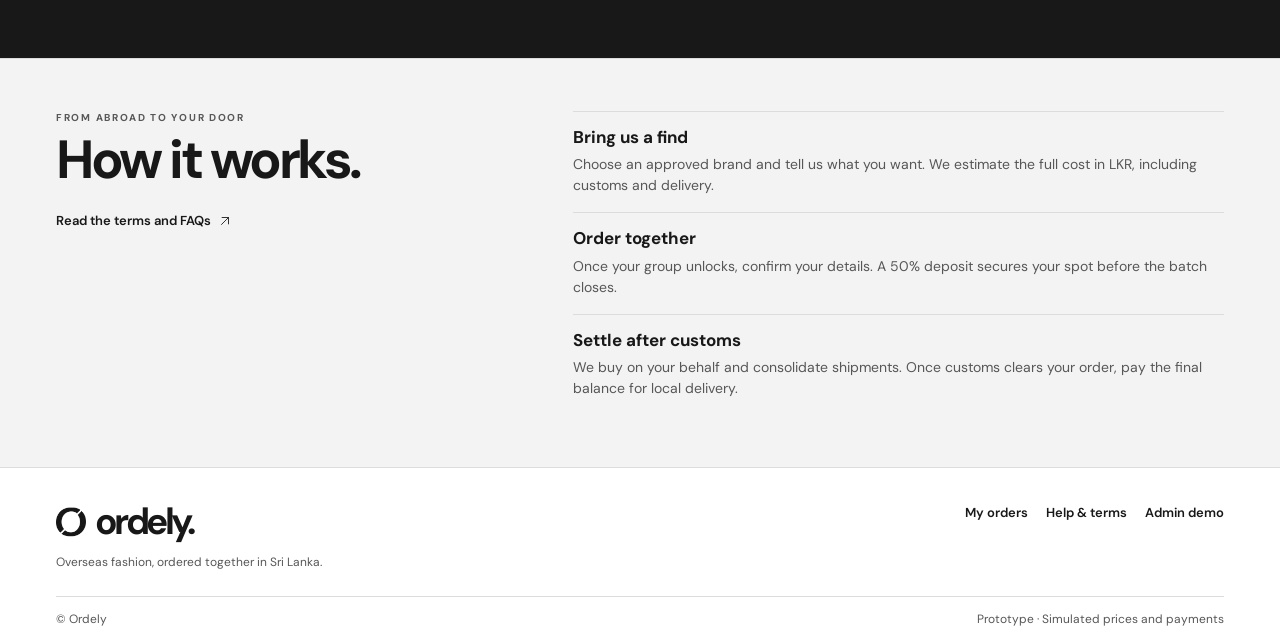
==== commit 5194bd5f: "Add original Ordely logo and favicon" ====
--- a/index.html
+++ b/index.html
@@ -9,7 +9,12 @@
     />
     <meta name="theme-color" content="#ffffff" />
     <title>Ordely — Overseas fashion, ordered together</title>
-    <link rel="icon" href="./assets/favicon.svg" type="image/svg+xml" />
+    <link
+      rel="icon"
+      href="./assets/ordely-favicon.png"
+      type="image/png"
+      sizes="64x64"
+    />
     <link
       rel="preload"
       href="./assets/dm-sans.woff2"
@@ -27,9 +32,16 @@
     </div>
     <header class="site-header">
       <div class="nav wrap">
-        <a class="wordmark" href="#home" aria-label="Ordely home"
-          >ordely<span>.</span></a
-        >
+        <a class="wordmark" href="#home" aria-label="Ordely home">
+          <img
+            class="wordmark-mark"
+            src="./assets/ordely-mark.webp"
+            width="30"
+            height="30"
+            alt=""
+          />
+          <span>ordely.</span>
+        </a>
         <nav class="main-nav" aria-label="Shop by department">
           <a href="#edit/apparel">Apparel</a>
           <a href="#edit/footwear">Footwear</a>
@@ -178,9 +190,16 @@
     <footer class="site-footer">
       <div class="wrap footer-top">
         <div>
-          <a class="wordmark" href="#home" aria-label="Ordely home"
-            >ordely<span>.</span></a
-          >
+          <a class="wordmark" href="#home" aria-label="Ordely home">
+            <img
+              class="wordmark-mark"
+              src="./assets/ordely-mark.webp"
+              width="30"
+              height="30"
+              alt=""
+            />
+            <span>ordely.</span>
+          </a>
           <p>Overseas fashion, ordered together in Sri Lanka.</p>
         </div>
         <nav aria-label="Footer navigation">
--- a/styles.css
+++ b/styles.css
@@ -142,7 +142,9 @@
   gap: 20px;
 }
 .wordmark {
-  display: inline-block;
+  display: inline-flex;
+  align-items: center;
+  gap: 9px;
   width: max-content;
   font-size: 37px;
   font-weight: 700;
@@ -150,8 +152,10 @@
   letter-spacing: -0.095em;
   padding-right: 0.06em;
 }
-.wordmark span {
-  margin-left: 1px;
+.wordmark-mark {
+  width: 30px;
+  height: 30px;
+  flex: none;
 }
 .main-nav,
 .nav-actions {
@@ -1260,4 +1264,15 @@
   .nav-actions {
     gap: 2px;
   }
-}
+  .nav-actions .icon-button {
+    padding: 5px;
+  }
+  .wordmark {
+    gap: 6px;
+    font-size: 30px;
+  }
+  .wordmark-mark {
+    width: 25px;
+    height: 25px;
+  }
+}
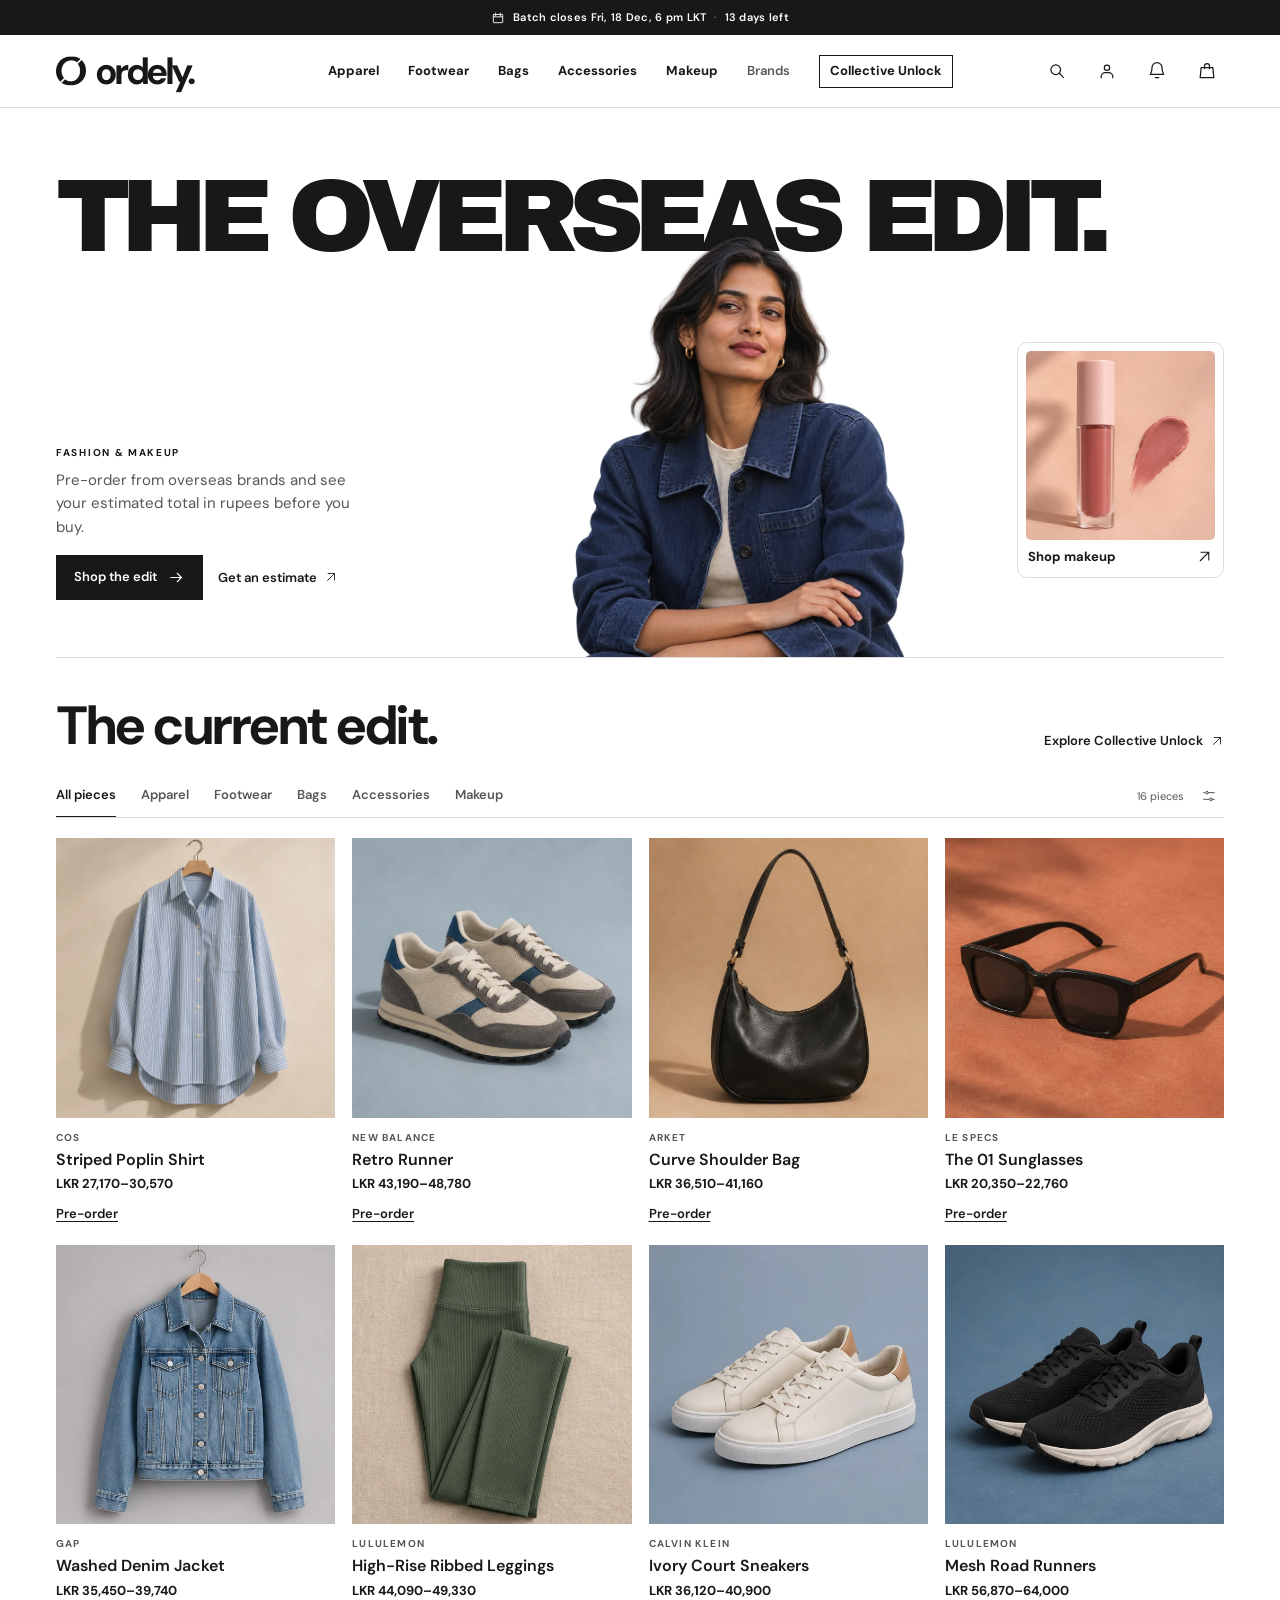
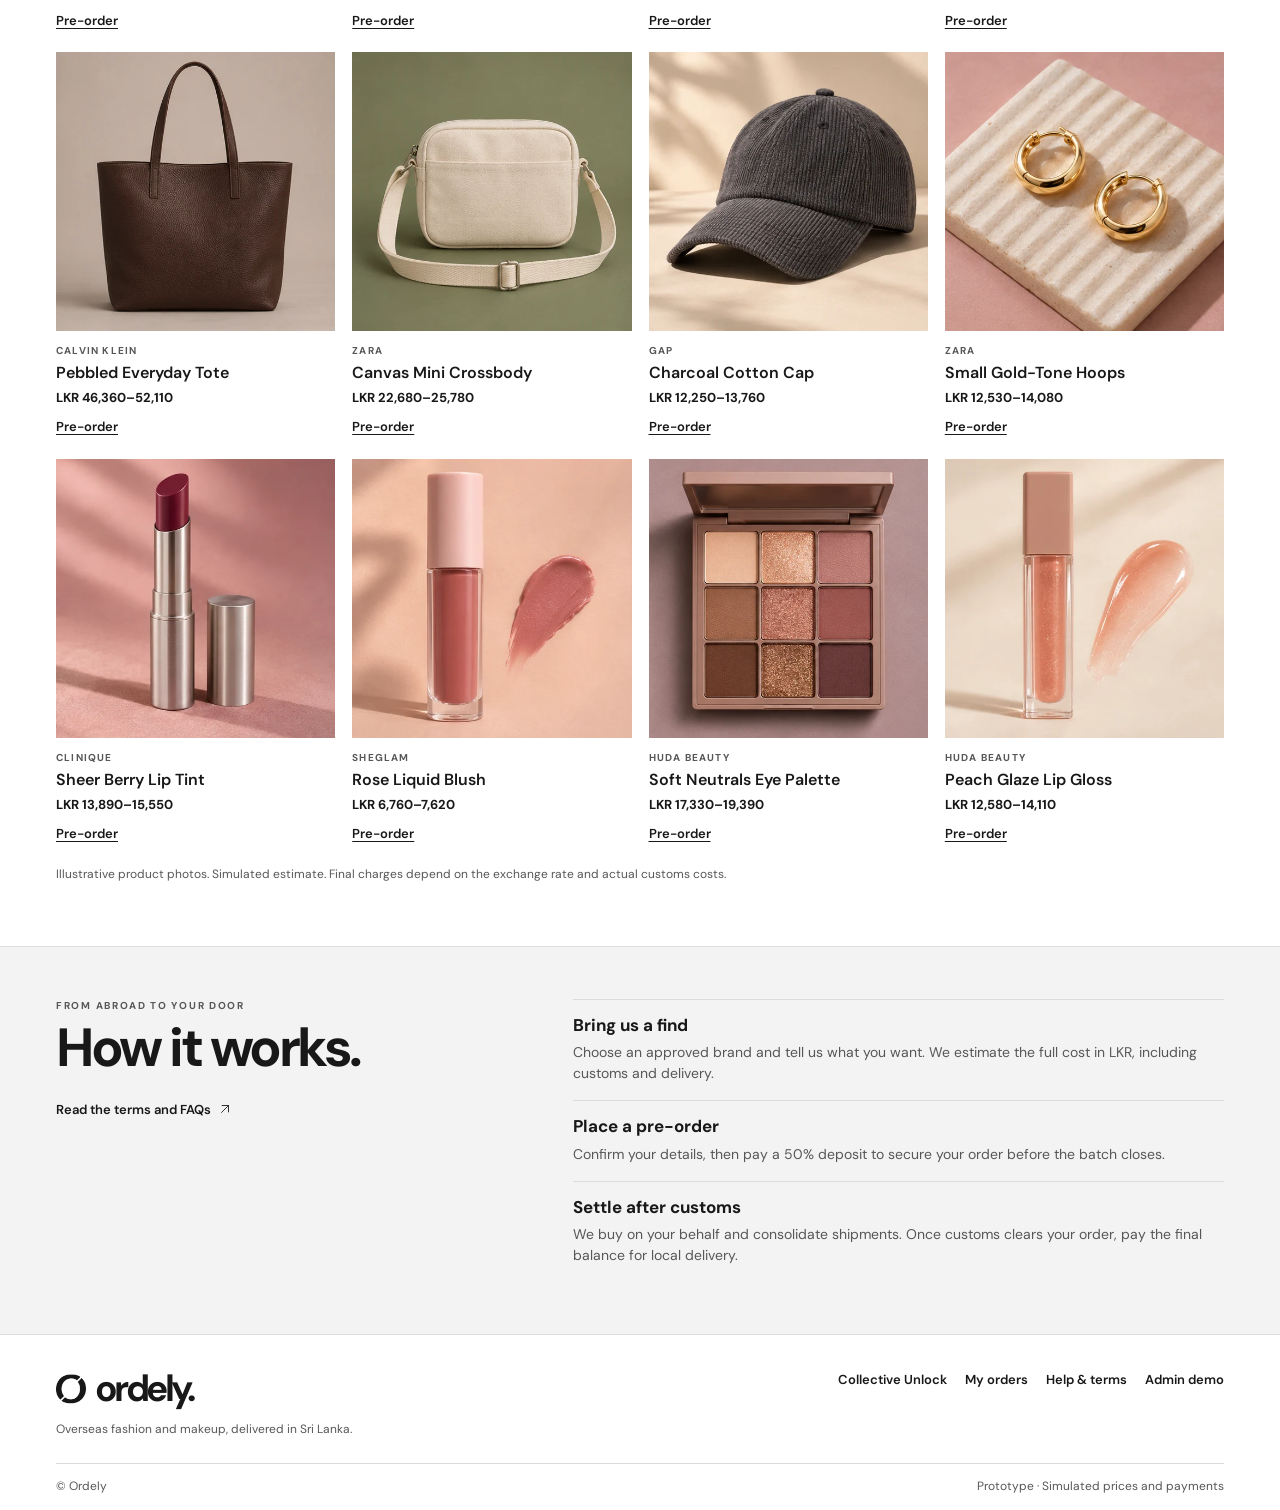
==== commit bc74546d: "Expand Ordely catalog and make group ordering optional" ====
--- a/index.html
+++ b/index.html
@@ -5,10 +5,10 @@
     <meta name="viewport" content="width=device-width, initial-scale=1" />
     <meta
       name="description"
-      content="Shop overseas fashion together and see the estimated cost in Sri Lankan rupees before you order."
+      content="Pre-order fashion and makeup from overseas brands. See your estimated total in Sri Lankan rupees before you order."
     />
     <meta name="theme-color" content="#ffffff" />
-    <title>Ordely — Overseas fashion, ordered together</title>
+    <title>Ordely — Overseas fashion and makeup, delivered in Sri Lanka</title>
     <link
       rel="icon"
       href="./assets/ordely-favicon.png"
@@ -18,6 +18,13 @@
     <link
       rel="preload"
       href="./assets/dm-sans.woff2"
+      as="font"
+      type="font/woff2"
+      crossorigin
+    />
+    <link
+      rel="preload"
+      href="./assets/archivo-black.woff2"
       as="font"
       type="font/woff2"
       crossorigin
@@ -47,100 +54,63 @@
           <a href="#edit/footwear">Footwear</a>
           <a href="#edit/bags">Bags</a>
           <a href="#edit/accessories">Accessories</a>
+          <a href="#edit/makeup">Makeup</a>
           <a class="nav-resource" href="#brands">Brands</a>
-          <a class="nav-resource" href="#how">How it works</a>
+          <a class="nav-resource nav-unlock" href="#collective-unlock"
+            >Collective Unlock</a
+          >
         </nav>
         <div class="nav-actions" id="nav-actions"></div>
       </div>
     </header>
     <main id="main">
       <div id="home-view">
-        <section class="hero" id="home" aria-labelledby="hero-title">
-          <picture class="hero-art">
-            <source
-              media="(max-width: 700px)"
-              srcset="./assets/ordely-campaign-mobile.webp"
+        <section class="hero wrap" id="home" aria-labelledby="hero-title">
+          <h1 id="hero-title"><span>The overseas</span> <span>edit.</span></h1>
+          <div class="hero-art">
+            <img
+              src="./assets/ordely-editorial.webp"
+              width="828"
+              height="1050"
+              fetchpriority="high"
+              alt="A model wears a blue denim jacket and gold hoops"
             />
-            <img
-              src="./assets/ordely-campaign.webp"
-              width="1536"
-              height="1024"
-              fetchpriority="high"
-              alt="Two models in blue stripes, burgundy and denim against a terracotta wall"
-            />
-          </picture>
-          <div class="hero-inner wrap">
-            <div class="hero-copy">
-              <p class="eyebrow hero-kicker">
-                Overseas fashion, shared shipping
-              </p>
-              <h1 id="hero-title">
-                Good finds.<br /><em>Better together.</em>
-              </h1>
-              <p>
-                Find a piece you love, see the full estimate in rupees, and
-                split the shipping with your group.
-              </p>
-              <div class="hero-actions">
-                <a class="button" href="#edit"
-                  >Shop the edit <span data-icon="arrow"></span
-                ></a>
-                <button class="button" data-action="estimate">
-                  Get an estimate <span data-icon="up-right"></span>
-                </button>
-              </div>
+          </div>
+          <div class="hero-copy">
+            <p class="eyebrow hero-kicker">Fashion &amp; makeup</p>
+            <p>
+              Pre-order from overseas brands and see your estimated total in
+              rupees before you buy.
+            </p>
+            <div class="hero-actions">
+              <a class="button primary" href="#edit"
+                >Shop the edit <span data-icon="arrow"></span
+              ></a>
+              <button class="text-button" data-action="estimate">
+                Get an estimate <span data-icon="up-right"></span>
+              </button>
             </div>
           </div>
+          <a class="hero-feature" href="#edit/makeup">
+            <img
+              src="./assets/rose-liquid-blush-color.webp"
+              width="512"
+              height="512"
+              alt=""
+            />
+            <span>Shop makeup <span data-icon="up-right"></span></span>
+          </a>
         </section>
         <section class="edit wrap" id="edit" aria-labelledby="edit-title">
           <div class="section-head">
             <div>
-              <p class="eyebrow">Collective unlock</p>
               <h2 id="edit-title">The current edit<span>.</span></h2>
             </div>
             <a class="text-button" href="#collective-unlock"
-              >How groups unlock <span data-icon="up-right"></span
+              >Explore Collective Unlock <span data-icon="up-right"></span
             ></a>
           </div>
           <div id="catalogue"></div>
-        </section>
-        <section
-          class="unlock"
-          id="collective-unlock"
-          aria-labelledby="unlock-title"
-        >
-          <div class="wrap unlock-layout">
-            <div>
-              <h2 id="unlock-title">Collective Unlock</h2>
-              <p>
-                Join other shoppers interested in the same piece. Once the group
-                reaches its target, it can join the next bulk-order batch.
-              </p>
-            </div>
-            <ul>
-              <li>
-                <strong>Join for free</strong
-                ><span
-                  >Show interest to help us see which products people want to
-                  order together.</span
-                >
-              </li>
-              <li>
-                <strong>Share the shipping</strong
-                ><span
-                  >Combining orders into one shipment can reduce what each
-                  shopper pays for freight.</span
-                >
-              </li>
-              <li>
-                <strong>Confirm your details first</strong
-                ><span
-                  >Check your item, delivery address and price estimate before
-                  deciding whether to pay the deposit.</span
-                >
-              </li>
-            </ul>
-          </div>
         </section>
         <section class="process" id="how">
           <div class="wrap process-layout">
@@ -164,10 +134,10 @@
               </li>
               <li>
                 <div>
-                  <h3>Order together</h3>
+                  <h3>Place a pre-order</h3>
                   <p>
-                    Once your group unlocks, confirm your details. A 50% deposit
-                    secures your spot before the batch closes.
+                    Confirm your details, then pay a 50% deposit to secure your
+                    order before the batch closes.
                   </p>
                 </div>
               </li>
@@ -200,10 +170,11 @@
             />
             <span>ordely.</span>
           </a>
-          <p>Overseas fashion, ordered together in Sri Lanka.</p>
+          <p>Overseas fashion and makeup, delivered in Sri Lanka.</p>
         </div>
         <nav aria-label="Footer navigation">
-          <a href="#orders">My orders</a
+          <a href="#collective-unlock">Collective Unlock</a
+          ><a href="#orders">My orders</a
           ><button data-action="help">Help &amp; terms</button
           ><a href="#admin">Admin demo</a>
         </nav>
--- a/styles.css
+++ b/styles.css
@@ -2,6 +2,12 @@
   font-family: DM Sans;
   src: url(./assets/dm-sans.woff2) format("woff2");
   font-weight: 400 700;
+  font-display: swap;
+}
+@font-face {
+  font-family: Archivo Black;
+  src: url(./assets/archivo-black.woff2) format("woff2");
+  font-weight: 400;
   font-display: swap;
 }
 @font-face {
@@ -130,6 +136,22 @@
   color: #aaa;
   font-weight: 400;
 }
+.batch-copy {
+  display: inline-flex;
+  align-items: center;
+  gap: 8px;
+}
+.strip-unlock {
+  display: none;
+  align-items: center;
+  gap: 4px;
+  font-weight: 700;
+  text-decoration: underline;
+  text-underline-offset: 3px;
+}
+.strip-unlock:focus-visible {
+  outline-color: var(--white);
+}
 .site-header {
   border-bottom: 1px solid var(--line);
   background: var(--white);
@@ -180,6 +202,13 @@
 .main-nav .nav-resource {
   color: var(--muted);
   font-weight: 600;
+}
+.main-nav .nav-unlock {
+  min-height: 33px;
+  padding-inline: 10px;
+  border: 1px solid var(--ink);
+  color: var(--ink);
+  font-weight: 700;
 }
 .nav-actions {
   justify-content: flex-end;
@@ -274,88 +303,90 @@
 }
 .hero {
   display: grid;
-  min-height: clamp(440px, 41vw, 650px);
-  max-width: 1920px;
-  margin-inline: auto;
-  background: var(--ink);
-  color: var(--white);
-}
-.hero > * {
-  grid-area: 1 / 1;
-}
-.hero-inner {
+  grid-template-columns: minmax(0, 1.04fr) minmax(0, 1.77fr) minmax(0, 0.72fr);
+  grid-template-rows: auto 1fr;
+  isolation: isolate;
+  min-height: clamp(385px, 43vw, 615px);
+  padding-top: clamp(42px, 5vw, 77px);
+  border-bottom: 1px solid var(--line);
+}
+.hero-copy {
   position: relative;
-  display: flex;
-  align-items: flex-end;
-  padding-block: clamp(42px, 6vw, 92px);
-}
-.hero-copy {
-  max-width: min(47vw, 650px);
+  z-index: 2;
+  grid-area: 2 / 1;
+  align-self: end;
+  max-width: 295px;
+  padding-bottom: clamp(26px, 4.5vw, 65px);
 }
 .hero-kicker {
-  margin-bottom: 16px;
+  margin-bottom: 9px;
 }
 .hero h1 {
-  font: 700 clamp(40px, 5.2vw, 80px) / 0.99 var(--sans);
-  letter-spacing: -0.065em;
-}
-.hero h1 em {
-  font-style: normal;
+  grid-area: 1 / 1 / 2 / -1;
+  font:
+    400 clamp(47px, 8.1vw, 128px) / 0.87 "Archivo Black",
+    var(--sans);
+  letter-spacing: -0.093em;
+  text-transform: uppercase;
+  white-space: nowrap;
 }
 .hero-copy > p:not(.eyebrow) {
-  margin-top: 19px;
-  max-width: 335px;
+  max-width: 31ch;
+  color: var(--muted);
   line-height: 1.55;
   font-size: 15px;
 }
 .hero-actions {
   display: flex;
   align-items: center;
-  gap: 10px;
-  margin-top: 23px;
+  gap: 8px 15px;
+  margin-top: 16px;
   flex-wrap: wrap;
-}
-.hero-actions .button {
-  background: var(--white);
-  border-color: var(--white);
-  font-weight: 700;
-}
-.hero-actions .button:hover {
-  background: var(--soft);
-}
-.hero-actions button.button {
-  background: #181818;
-  color: var(--white);
-}
-.hero-actions button.button:hover {
-  background: #383838;
-}
-.hero-actions :focus-visible {
-  outline-color: var(--white);
 }
 .hero-art {
   position: relative;
-  display: block;
-  overflow: hidden;
+  grid-area: 1 / 2 / -1 / 4;
+  align-self: end;
+  justify-self: center;
+  width: min(82%, 627px);
+  height: clamp(300px, 33vw, 506px);
+  margin-right: clamp(70px, 11.5vw, 165px);
   min-width: 0;
+  pointer-events: none;
 }
 .hero-art img {
   height: 100%;
-  position: absolute;
-  inset: 0;
-  object-fit: cover;
-  object-position: center 15%;
-}
-.hero-art::after {
-  content: "";
-  position: absolute;
-  inset: 0;
-  background: linear-gradient(
-    90deg,
-    rgb(0 0 0 / 0.45),
-    rgb(0 0 0 / 0.18) 43%,
-    transparent 64%
-  );
+  object-fit: contain;
+  object-position: center bottom;
+}
+.hero-feature {
+  position: relative;
+  z-index: 2;
+  grid-area: 2 / 3;
+  align-self: center;
+  justify-self: end;
+  width: min(100%, 207px);
+  padding: 8px;
+  border: 1px solid var(--line);
+  border-radius: 10px;
+  background: var(--white);
+}
+.hero-feature > img {
+  border-radius: 5px;
+  background: var(--soft);
+}
+.hero-feature > span {
+  display: flex;
+  justify-content: space-between;
+  align-items: center;
+  gap: 4px;
+  padding: 7px 2px 2px;
+  font-size: 13px;
+  font-weight: 700;
+}
+.hero-feature:hover > span {
+  text-decoration: underline;
+  text-underline-offset: 3px;
 }
 .edit {
   padding-top: 40px;
@@ -376,7 +407,6 @@
   color: var(--muted);
 }
 .section-head h2,
-.unlock h2,
 .process h2 {
   font: 700 clamp(34px, 4.2vw, 55px) / 1.06 var(--sans);
   letter-spacing: -0.065em;
@@ -541,36 +571,47 @@
   width: 37px;
   height: 37px;
 }
-.unlock {
-  scroll-margin-top: 20px;
+.group-intro {
+  display: flex;
+  flex-wrap: wrap;
+  justify-content: space-between;
+  align-items: flex-end;
+  gap: 20px;
   background: var(--ink);
   color: var(--white);
-  padding-block: clamp(34px, 4vw, 58px);
-}
-.unlock-layout {
-  display: grid;
-  grid-template-columns: minmax(0, 0.9fr) minmax(0, 1.1fr);
-  gap: clamp(24px, 5vw, 72px);
-}
-.unlock p {
-  max-width: 38ch;
-  margin-top: 13px;
+  padding: clamp(23px, 4vw, 52px);
+  margin-bottom: 23px;
+}
+.group-intro h1 {
+  font: 700 clamp(34px, 4.5vw, 59px) / 1.05 var(--sans);
+  letter-spacing: -0.06em;
+}
+.subpage .group-intro .lead,
+.group-cutoff .eyebrow {
   color: #dedede;
 }
-.unlock ul {
-  list-style: none;
-  margin: 0;
-  padding: 0;
-}
-.unlock li {
-  display: grid;
-  gap: 3px;
-  padding-block: 10px 12px;
-  border-top: 1px solid #606060;
-}
-.unlock li span {
-  color: #dedede;
-  font-size: 14px;
+.group-cutoff {
+  padding-left: 13px;
+  border-left: 1px solid #818181;
+  font-size: 13px;
+}
+.product-action {
+  margin-top: 5px;
+  text-decoration: underline;
+  text-underline-offset: 3px;
+}
+.group-card-actions,
+.product-group .actions {
+  margin-top: 10px;
+}
+.product-group {
+  margin-top: 7px;
+  border-top: 1px solid var(--line);
+  padding-top: 11px;
+}
+.product-group h3 > span {
+  margin-left: 4px;
+  font-weight: 400;
 }
 .process {
   border-block: 1px solid var(--line);
@@ -1045,7 +1086,17 @@
     gap: 8px;
   }
 }
-@media (max-width: 900px) {
+@media (max-width: 980px) {
+  .batch-strip {
+    justify-content: space-between;
+    padding-inline: max(16px, calc((100vw - 1320px) / 2));
+  }
+  .batch-time {
+    display: none;
+  }
+  .strip-unlock {
+    display: inline-flex;
+  }
   .nav {
     grid-template-columns: auto 1fr;
     grid-template-rows: 59px auto;
@@ -1054,6 +1105,7 @@
   .main-nav {
     grid-area: 2 / 1 / 3 / -1;
     justify-content: space-between;
+    gap: 10px;
     border-top: 1px solid var(--line);
   }
   .main-nav .nav-resource {
@@ -1088,33 +1140,46 @@
 }
 @media (max-width: 700px) {
   .hero {
+    grid-template-columns: minmax(0, 1fr) minmax(0, 33%);
+    grid-template-rows: auto auto auto;
+    min-height: 0;
+    padding-top: 29px;
+  }
+  .hero-art {
+    grid-area: 2 / 1 / 3 / -1;
+    justify-self: start;
+    width: min(79%, 410px);
+    height: clamp(196px, 59vw, 340px);
+    margin: -14px 0 0;
+  }
+  .hero-copy {
+    grid-area: 3 / 1 / 4 / -1;
+    border-top: 1px solid var(--line);
+    padding-block: 16px 24px;
+    max-width: none;
+  }
+  .hero h1 {
+    font-size: clamp(33px, 9.9vw, 64px);
+    white-space: normal;
+  }
+  .hero h1 span {
     display: block;
-    min-height: 0;
-  }
-  .hero-art {
-    aspect-ratio: 1.36;
-    max-height: 410px;
-  }
-  .hero-art img {
-    object-position: center 18%;
-  }
-  .hero-art::after {
-    display: none;
-  }
-  .hero-inner {
-    padding-block: 24px 29px;
-  }
-  .hero-copy {
-    max-width: none;
-  }
-  .hero h1 {
-    font-size: clamp(37px, 10.6vw, 59px);
-  }
-  .hero-kicker {
-    margin-bottom: 9px;
+  }
+  .hero-feature {
+    grid-area: 2 / 2;
+    align-self: end;
+    width: min(100%, 145px);
+    padding: 5px;
+    margin-bottom: 13px;
+  }
+  .hero-feature > span {
+    font-size: 11px;
+  }
+  .hero-feature .icon {
+    width: 13px;
+    height: 13px;
   }
   .hero-copy > p:not(.eyebrow) {
-    margin-top: 12px;
     font-size: 14px;
   }
   .hero-actions {
@@ -1151,9 +1216,6 @@
   }
   .section-head > .text-button {
     margin-top: 5px;
-  }
-  .unlock-layout {
-    grid-template-columns: 1fr;
   }
   .filters {
     gap: 15px;
@@ -1251,10 +1313,13 @@
     white-space: nowrap;
   }
   .filters {
-    gap: 14px;
+    gap: 10px;
   }
 }
 @media (max-width: 355px) {
+  .main-nav a {
+    font-size: 12px;
+  }
   .filters {
     gap: 9px;
   }
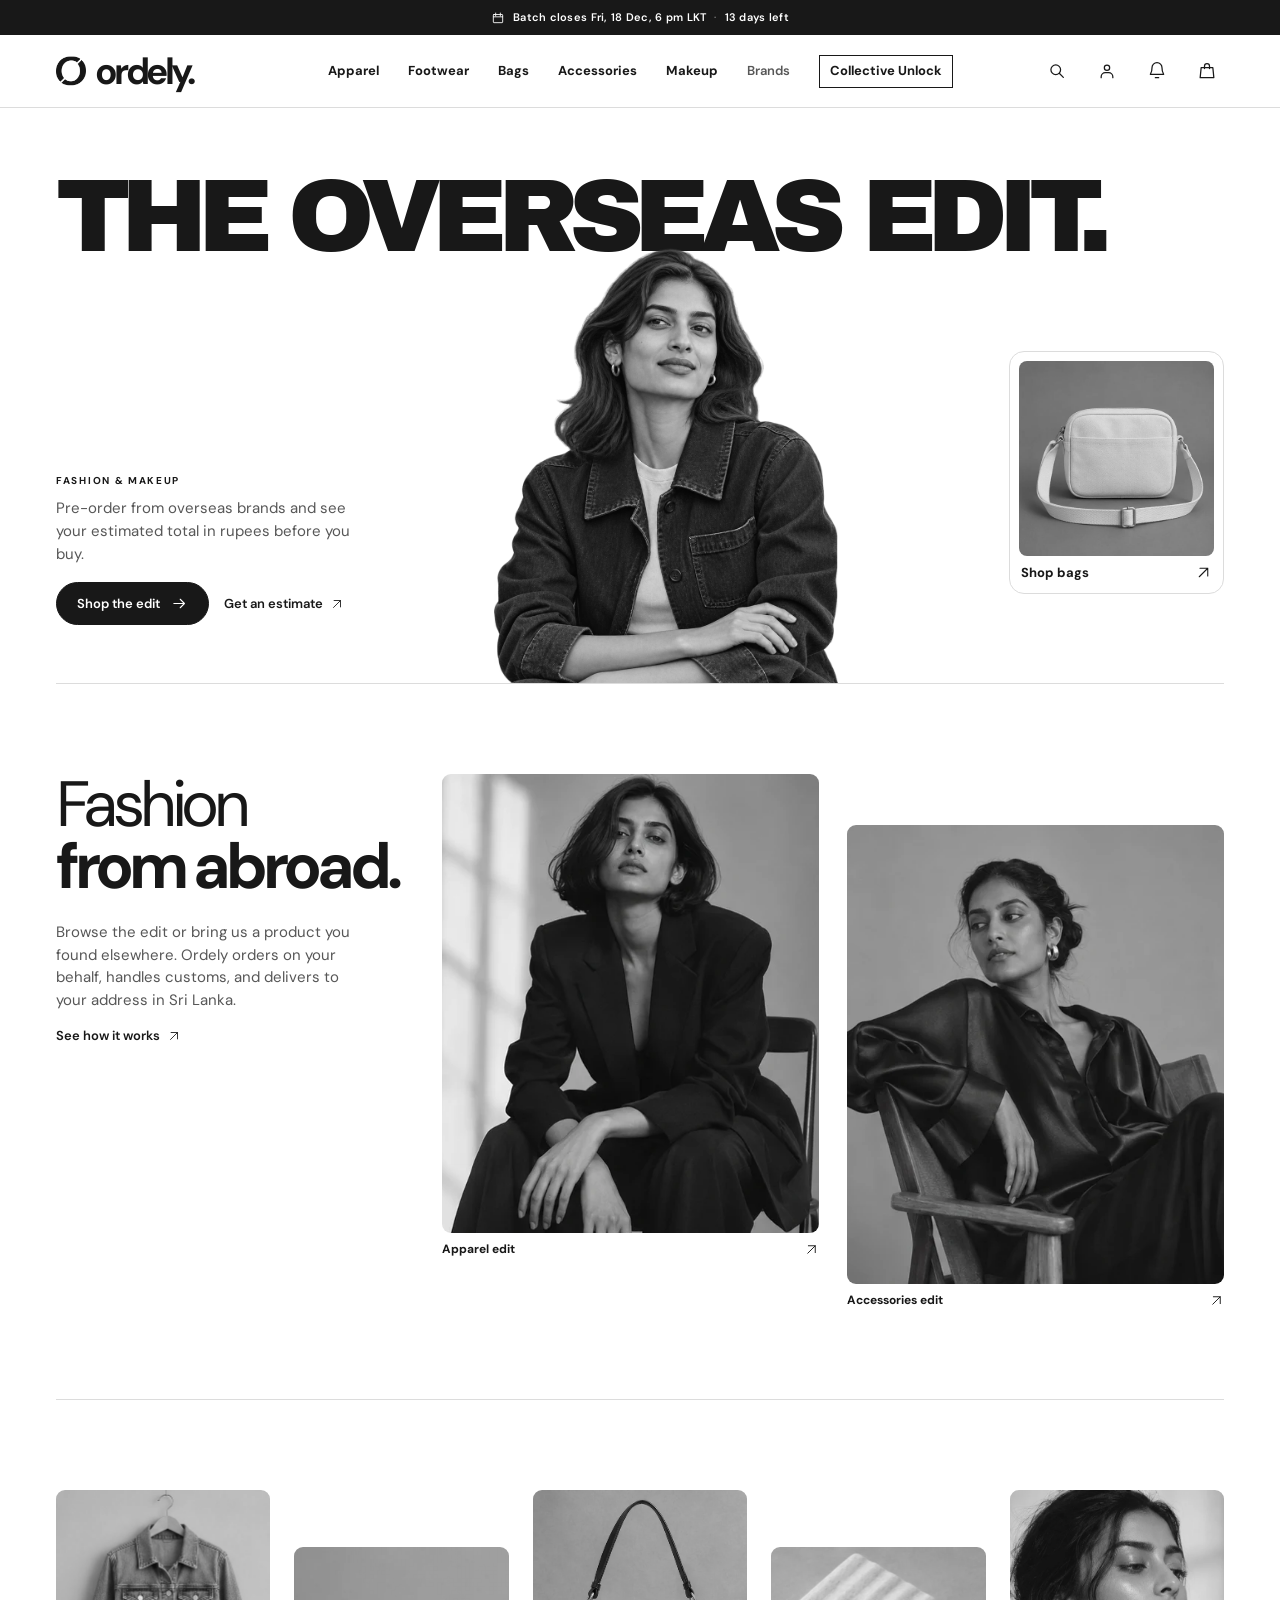
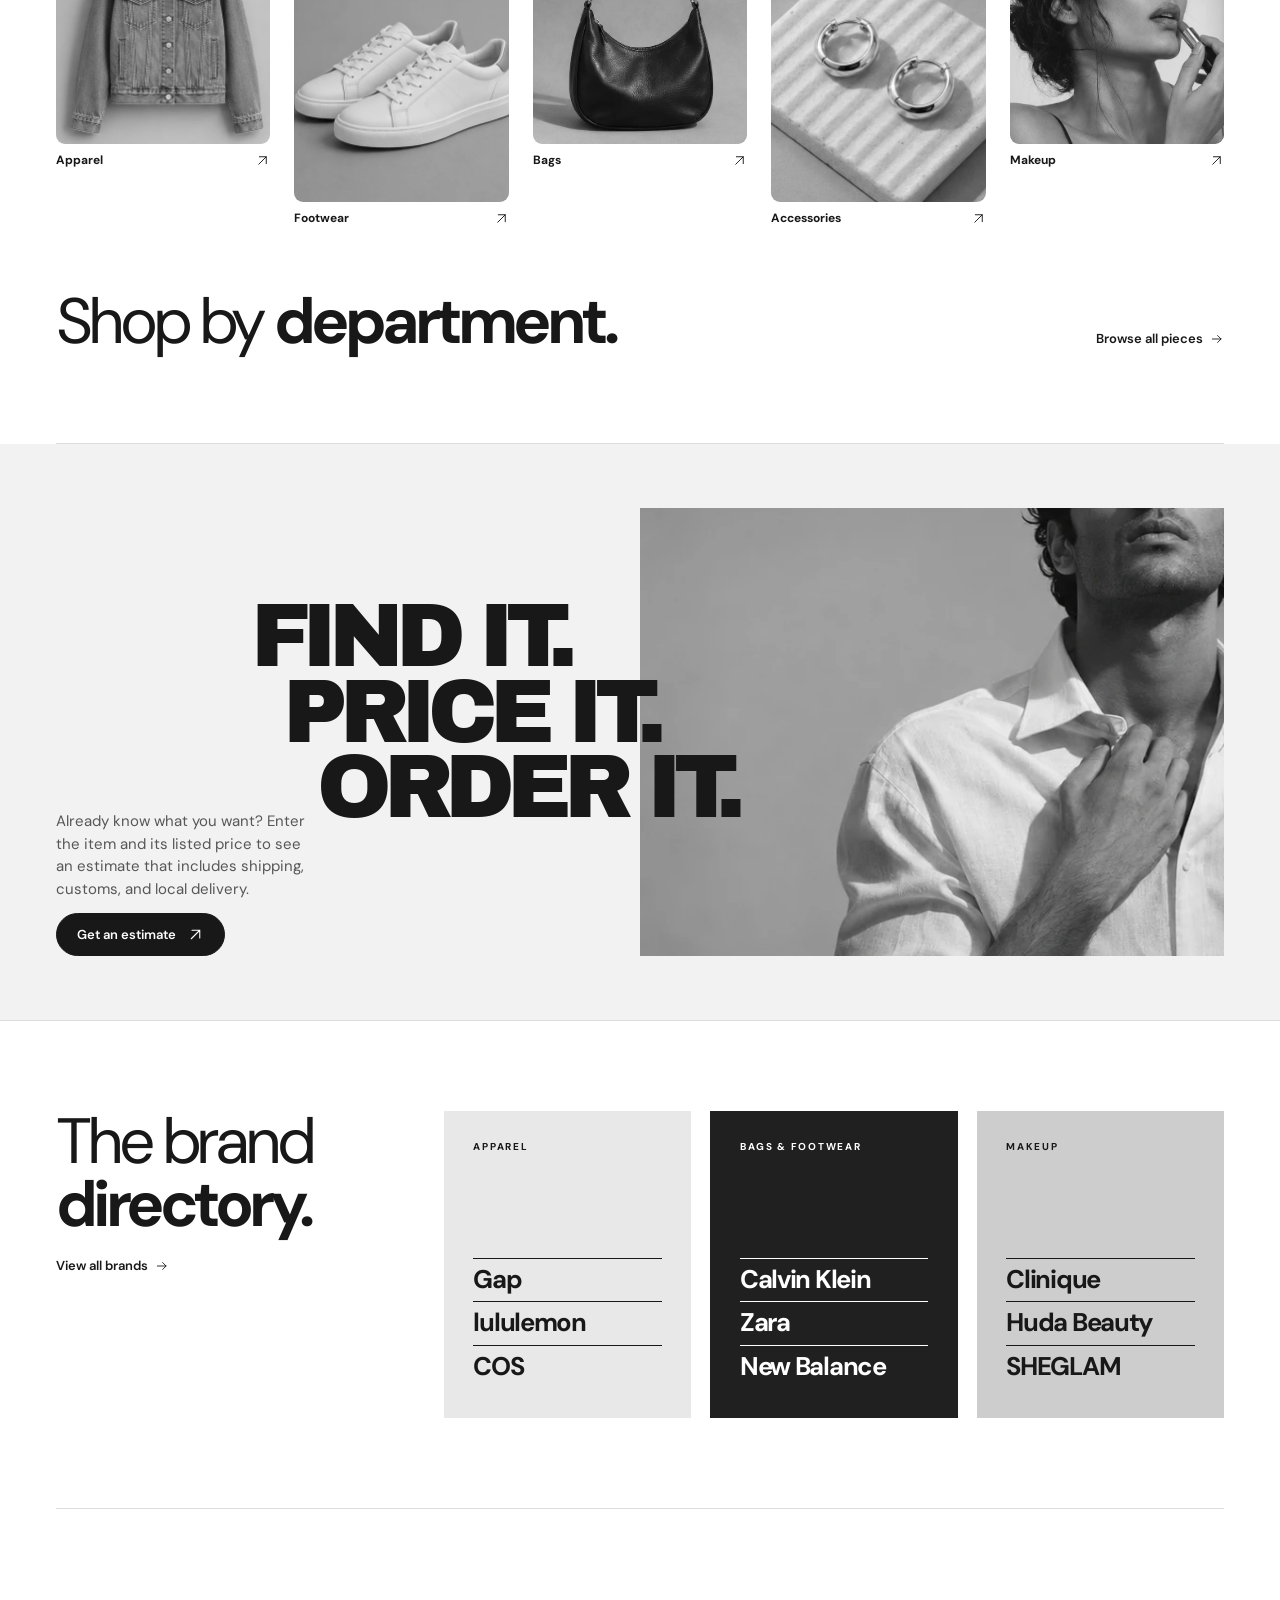
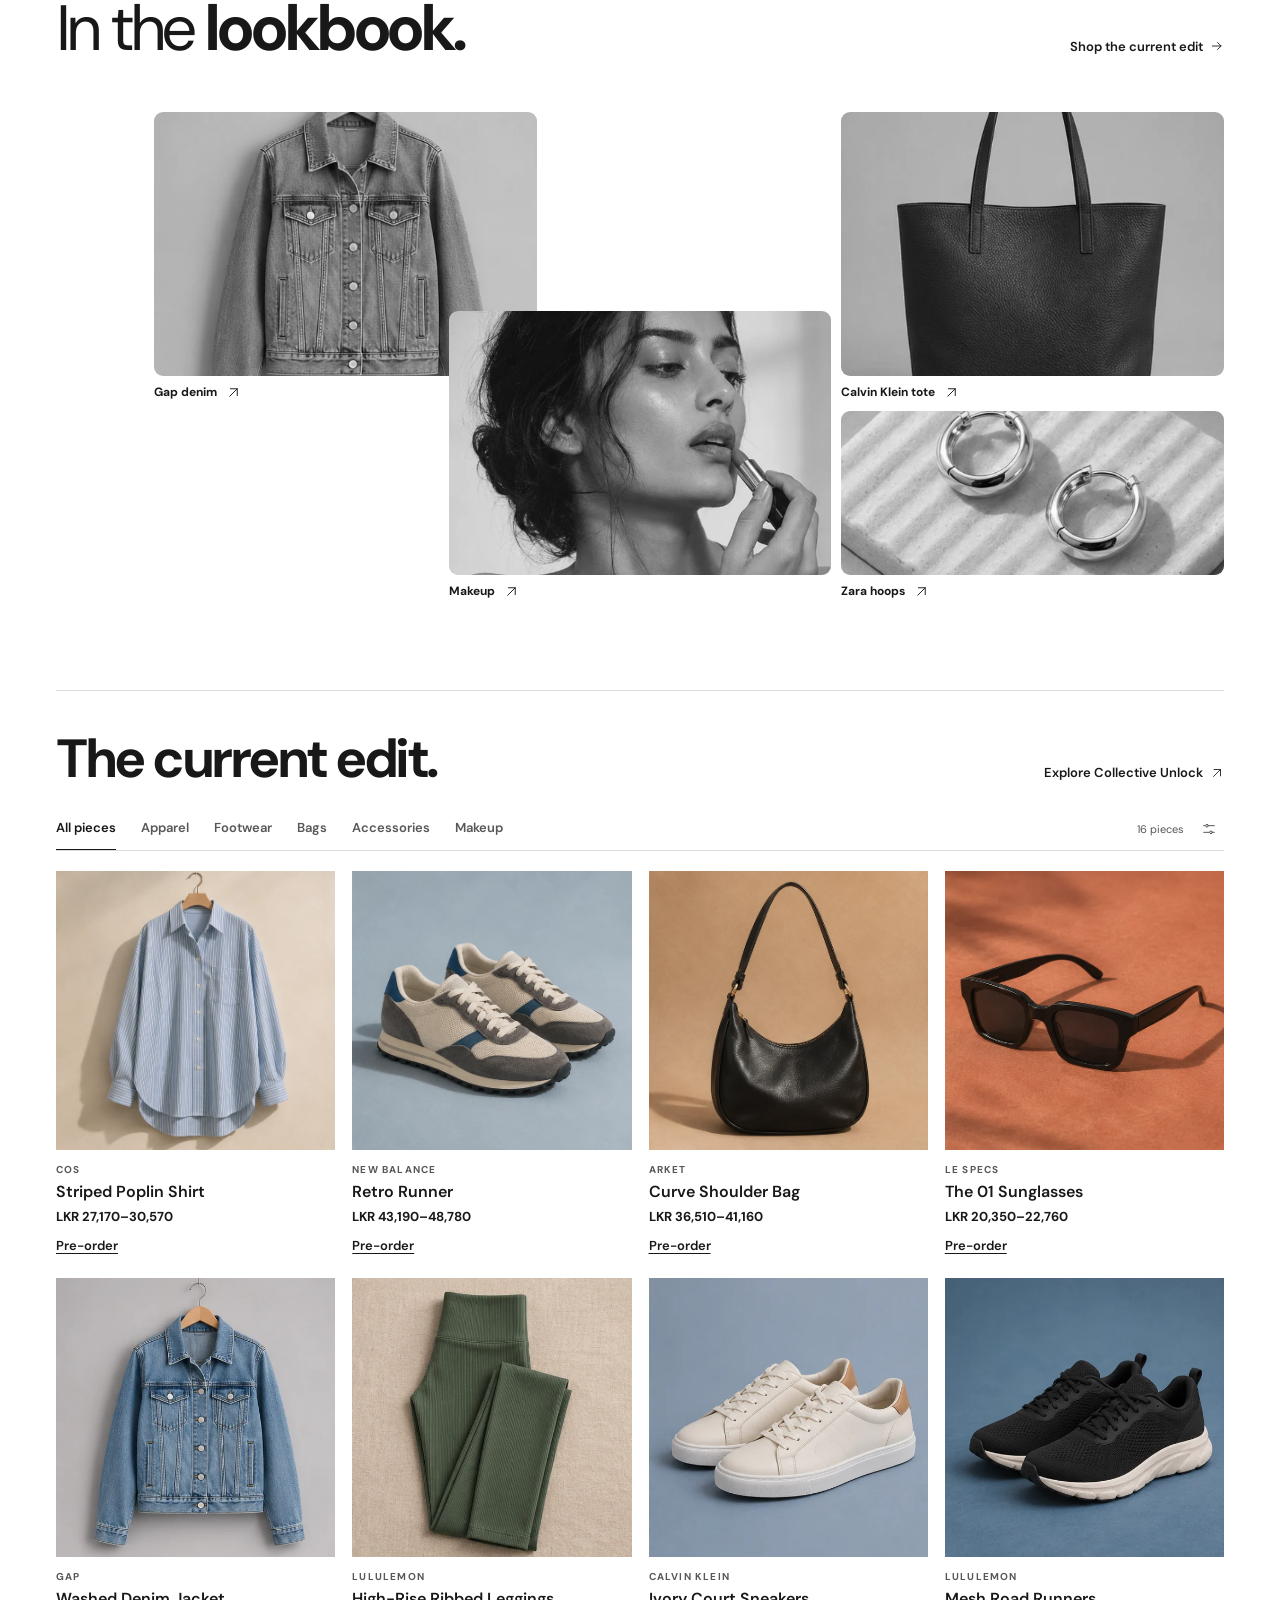
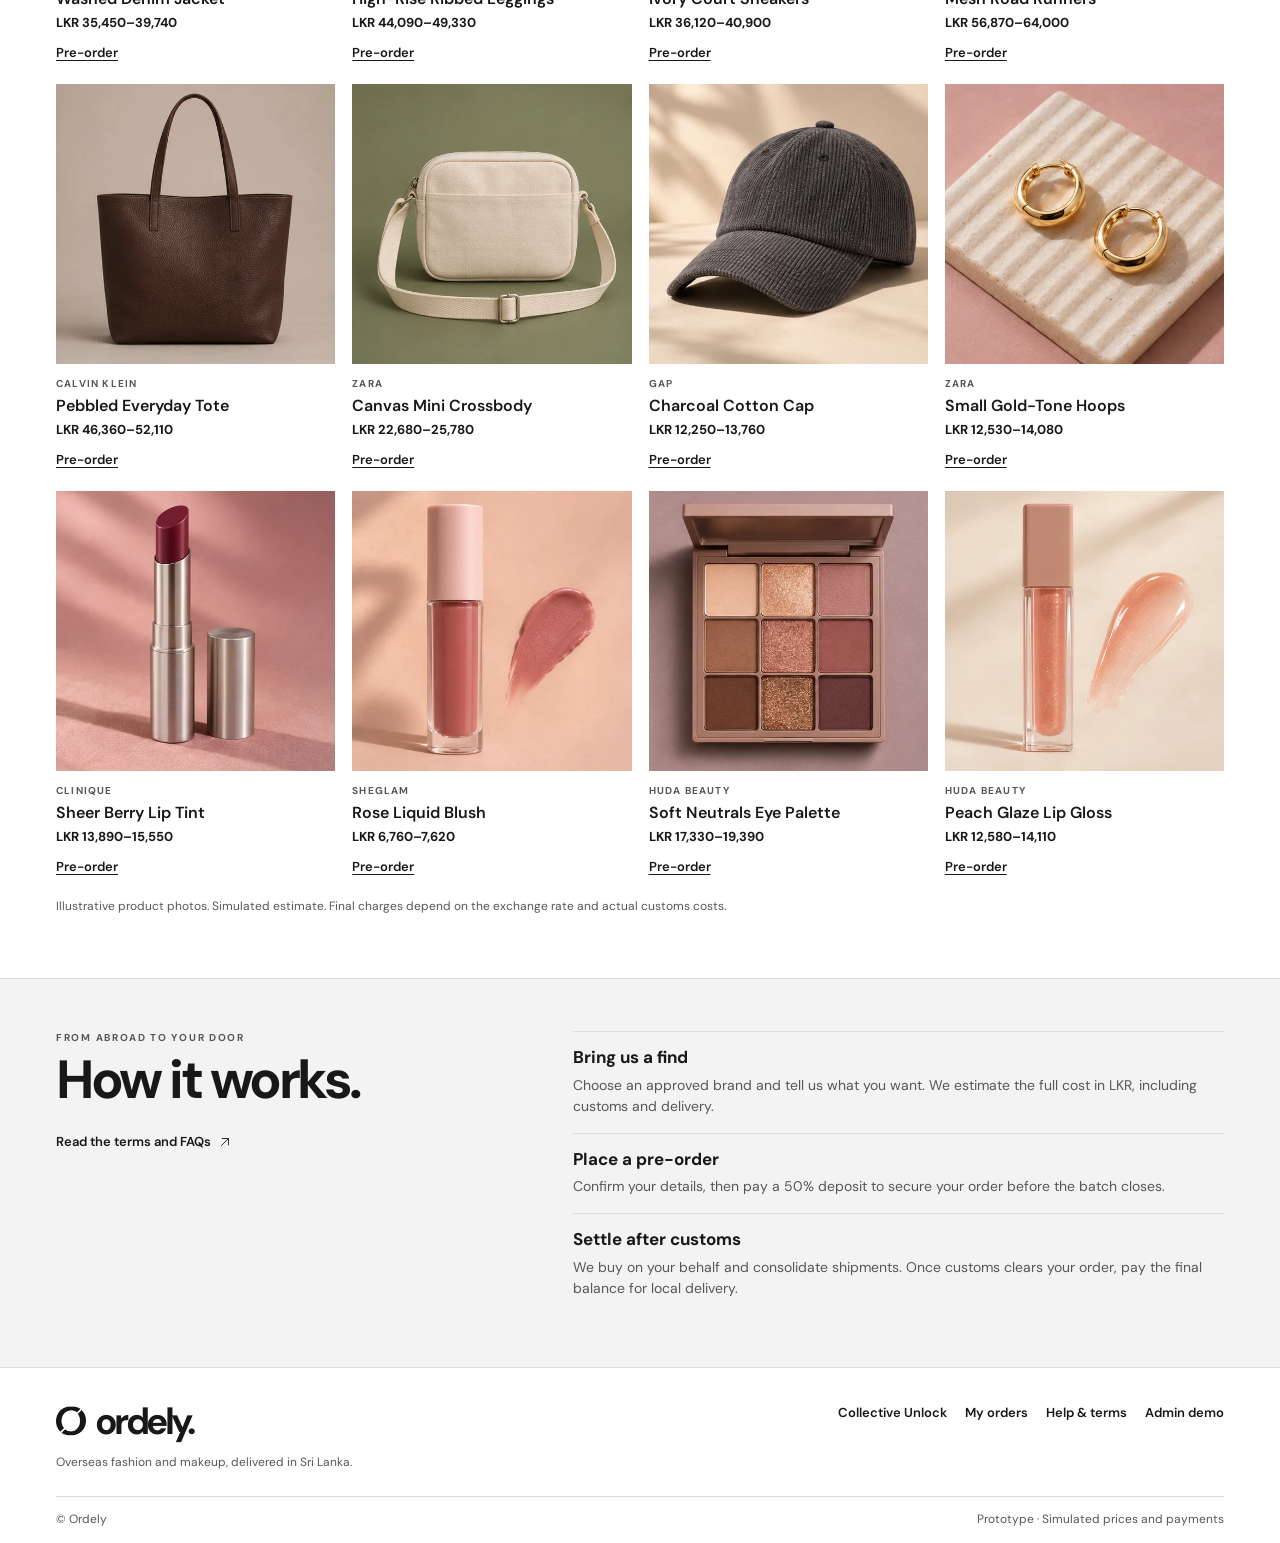
==== commit a6d2fd88: "Build long monochrome Ordely editorial homepage" ====
--- a/index.html
+++ b/index.html
@@ -30,6 +30,7 @@
       crossorigin
     />
     <link rel="stylesheet" href="./styles.css" />
+    <link rel="stylesheet" href="./editorial.css" />
     <script type="module" src="./app.js"></script>
   </head>
   <body>
@@ -69,11 +70,11 @@
           <h1 id="hero-title"><span>The overseas</span> <span>edit.</span></h1>
           <div class="hero-art">
             <img
-              src="./assets/ordely-editorial.webp"
+              src="./assets/ordely-portrait-mono.webp"
               width="828"
               height="1050"
               fetchpriority="high"
-              alt="A model wears a blue denim jacket and gold hoops"
+              alt="Black-and-white portrait of a model in a denim jacket and hoop earrings"
             />
           </div>
           <div class="hero-copy">
@@ -91,15 +92,251 @@
               </button>
             </div>
           </div>
-          <a class="hero-feature" href="#edit/makeup">
+          <a class="hero-feature" href="#edit/bags">
             <img
-              src="./assets/rose-liquid-blush-color.webp"
+              src="./assets/canvas-crossbody-color.webp"
               width="512"
               height="512"
               alt=""
             />
-            <span>Shop makeup <span data-icon="up-right"></span></span>
+            <span>Shop bags <span data-icon="up-right"></span></span>
           </a>
+        </section>
+        <section
+          class="editorial-section wrap discovery"
+          id="discover"
+          aria-labelledby="discovery-title"
+        >
+          <div class="discovery-copy">
+            <h2 class="editorial-heading" id="discovery-title">
+              Fashion<br /><strong>from abroad.</strong>
+            </h2>
+            <p>
+              Browse the edit or bring us a product you found elsewhere. Ordely
+              orders on your behalf, handles customs, and delivers to your
+              address in Sri Lanka.
+            </p>
+            <a class="text-button" href="#how"
+              >See how it works <span data-icon="up-right"></span
+            ></a>
+          </div>
+          <a class="editorial-image discovery-apparel" href="#edit/apparel">
+            <img
+              src="./assets/studio-tailoring.webp"
+              width="620"
+              height="620"
+              loading="lazy"
+              alt="Model in a tailored black jacket seated in a studio"
+            />
+            <span>Apparel edit <span data-icon="up-right"></span></span>
+          </a>
+          <a
+            class="editorial-image discovery-accessories"
+            href="#edit/accessories"
+          >
+            <img
+              src="./assets/studio-lounge.webp"
+              width="620"
+              height="620"
+              loading="lazy"
+              alt="Model wearing a dark blouse and jewellery in a lounge chair"
+            />
+            <span>Accessories edit <span data-icon="up-right"></span></span>
+          </a>
+        </section>
+        <section
+          class="editorial-section wrap departments"
+          id="departments"
+          aria-labelledby="departments-title"
+        >
+          <div class="department-gallery">
+            <a class="editorial-image" href="#edit/apparel"
+              ><img
+                src="./assets/denim-jacket-color.webp"
+                width="512"
+                height="512"
+                loading="lazy"
+                alt="" /><span>Apparel <span data-icon="up-right"></span></span
+            ></a>
+            <a class="editorial-image" href="#edit/footwear"
+              ><img
+                src="./assets/court-sneakers-color.webp"
+                width="512"
+                height="512"
+                loading="lazy"
+                alt="" /><span>Footwear <span data-icon="up-right"></span></span
+            ></a>
+            <a class="editorial-image" href="#edit/bags"
+              ><img
+                src="./assets/bag-color.webp"
+                width="621"
+                height="621"
+                loading="lazy"
+                alt="" /><span>Bags <span data-icon="up-right"></span></span
+            ></a>
+            <a class="editorial-image" href="#edit/accessories"
+              ><img
+                src="./assets/gold-hoops-color.webp"
+                width="512"
+                height="512"
+                loading="lazy"
+                alt="" /><span
+                >Accessories <span data-icon="up-right"></span></span
+            ></a>
+            <a class="editorial-image" href="#edit/makeup"
+              ><img
+                src="./assets/studio-beauty.webp"
+                width="620"
+                height="620"
+                loading="lazy"
+                alt="" /><span>Makeup <span data-icon="up-right"></span></span
+            ></a>
+          </div>
+          <div class="editorial-footer">
+            <h2 class="editorial-heading" id="departments-title">
+              Shop by <strong>department.</strong>
+            </h2>
+            <a class="text-button" href="#edit"
+              >Browse all pieces <span data-icon="arrow"></span
+            ></a>
+          </div>
+        </section>
+        <section
+          class="order-editorial"
+          id="estimate-guide"
+          aria-labelledby="estimate-guide-title"
+        >
+          <div class="wrap order-editorial-layout">
+            <div class="order-editorial-photo">
+              <img
+                src="./assets/studio-collar.webp"
+                width="620"
+                height="620"
+                loading="lazy"
+                alt="Black-and-white detail of a model adjusting a shirt collar"
+              />
+            </div>
+            <h2 id="estimate-guide-title">
+              <span>Find it.</span><span>Price it.</span><span>Order it.</span>
+            </h2>
+            <div class="order-editorial-copy">
+              <p>
+                Already know what you want? Enter the item and its listed price
+                to see an estimate that includes shipping, customs, and local
+                delivery.
+              </p>
+              <button class="button primary" data-action="estimate">
+                Get an estimate <span data-icon="up-right"></span>
+              </button>
+            </div>
+          </div>
+        </section>
+        <section
+          class="editorial-section wrap featured-brands"
+          id="featured-brands"
+          aria-labelledby="featured-brands-title"
+        >
+          <div class="featured-brands-copy">
+            <h2 class="editorial-heading" id="featured-brands-title">
+              The brand<br /><strong>directory.</strong>
+            </h2>
+            <a class="text-button" href="#brands"
+              >View all brands <span data-icon="arrow"></span
+            ></a>
+          </div>
+          <div class="brand-panels">
+            <div class="brand-panel">
+              <p class="eyebrow">Apparel</p>
+              <ul>
+                <li><a href="#brands/gap">Gap</a></li>
+                <li><a href="#brands/lululemon">lululemon</a></li>
+                <li><a href="#brands/cos">COS</a></li>
+              </ul>
+            </div>
+            <div class="brand-panel">
+              <p class="eyebrow">Bags &amp; footwear</p>
+              <ul>
+                <li><a href="#brands/calvin-klein">Calvin Klein</a></li>
+                <li><a href="#brands/zara">Zara</a></li>
+                <li><a href="#brands/new-balance">New Balance</a></li>
+              </ul>
+            </div>
+            <div class="brand-panel">
+              <p class="eyebrow">Makeup</p>
+              <ul>
+                <li><a href="#brands/clinique">Clinique</a></li>
+                <li><a href="#brands/huda-beauty">Huda Beauty</a></li>
+                <li><a href="#brands/sheglam">SHEGLAM</a></li>
+              </ul>
+            </div>
+          </div>
+        </section>
+        <section
+          class="lookbook"
+          id="lookbook"
+          aria-labelledby="lookbook-title"
+        >
+          <div class="wrap lookbook-layout">
+            <div class="editorial-footer">
+              <h2 class="editorial-heading" id="lookbook-title">
+                In the <strong>lookbook.</strong>
+              </h2>
+              <a class="text-button" href="#edit"
+                >Shop the current edit <span data-icon="arrow"></span
+              ></a>
+            </div>
+            <div class="lookbook-gallery">
+              <button
+                class="editorial-image lookbook-denim"
+                data-action="product"
+                data-id="denim-jacket"
+              >
+                <img
+                  src="./assets/denim-jacket-color.webp"
+                  width="512"
+                  height="512"
+                  loading="lazy"
+                  alt=""
+                /><span>Gap denim <span data-icon="up-right"></span></span>
+              </button>
+              <button
+                class="editorial-image lookbook-bag"
+                data-action="product"
+                data-id="brown-tote"
+              >
+                <img
+                  src="./assets/brown-tote-color.webp"
+                  width="512"
+                  height="512"
+                  loading="lazy"
+                  alt=""
+                /><span
+                  >Calvin Klein tote <span data-icon="up-right"></span
+                ></span>
+              </button>
+              <a class="editorial-image lookbook-beauty" href="#edit/makeup"
+                ><img
+                  src="./assets/studio-beauty.webp"
+                  width="620"
+                  height="620"
+                  loading="lazy"
+                  alt="" /><span>Makeup <span data-icon="up-right"></span></span
+              ></a>
+              <button
+                class="editorial-image lookbook-hoops"
+                data-action="product"
+                data-id="gold-hoops"
+              >
+                <img
+                  src="./assets/gold-hoops-color.webp"
+                  width="512"
+                  height="512"
+                  loading="lazy"
+                  alt=""
+                /><span>Zara hoops <span data-icon="up-right"></span></span>
+              </button>
+            </div>
+          </div>
         </section>
         <section class="edit wrap" id="edit" aria-labelledby="edit-title">
           <div class="section-head">
--- a/editorial.css
+++ b/editorial.css
@@ -0,0 +1,424 @@
+.hero {
+  min-height: clamp(400px, 45vw, 660px);
+}
+
+.hero-art {
+  grid-area: 1 / 1 / -1 / -1;
+  width: min(58%, 650px);
+  height: clamp(318px, 34vw, 530px);
+  margin-right: 0;
+  transform: translateX(4%);
+}
+
+.hero-feature > img,
+.hero-art img,
+.department-gallery img,
+.lookbook-gallery img {
+  filter: grayscale(1);
+}
+
+.hero-feature {
+  width: min(100%, 215px);
+  border-radius: 15px;
+  padding: 9px;
+}
+
+.hero-feature > img {
+  border-radius: 8px;
+}
+
+.editorial-section {
+  padding-block: clamp(48px, 7vw, 102px);
+  border-bottom: 1px solid var(--line);
+}
+
+.editorial-heading {
+  font-size: clamp(35px, 5vw, 71px);
+  font-weight: 400;
+  line-height: 0.98;
+  letter-spacing: -0.08em;
+}
+
+.editorial-heading strong {
+  font-weight: 700;
+}
+
+.hero .button.primary,
+.order-editorial .button.primary {
+  min-height: 41px;
+  border-radius: 100vw;
+  padding-inline: 20px;
+}
+
+.editorial-image {
+  display: grid;
+  align-content: start;
+  gap: 7px;
+  min-width: 0;
+  color: inherit;
+  text-align: left;
+}
+
+button.editorial-image {
+  background: transparent;
+  border: 0;
+  padding: 0;
+}
+
+.editorial-image > img {
+  height: auto;
+  width: 100%;
+  object-fit: cover;
+  border-radius: 9px;
+  background: var(--soft);
+}
+
+.editorial-image > span,
+.editorial-footer {
+  display: flex;
+  align-items: flex-end;
+  justify-content: space-between;
+  gap: 9px;
+}
+
+.editorial-image > span {
+  align-items: center;
+  background: var(--paper);
+  font-size: 12px;
+  font-weight: 700;
+}
+
+.editorial-image:hover > span {
+  text-decoration: underline;
+  text-underline-offset: 4px;
+}
+
+.editorial-image .icon {
+  width: 15px;
+  height: 15px;
+}
+
+.discovery {
+  display: grid;
+  grid-template-columns: minmax(0, 0.95fr) repeat(2, minmax(0, 1fr));
+  align-items: start;
+  gap: clamp(12px, 2.2vw, 32px);
+}
+
+.discovery-copy p {
+  max-width: 31ch;
+  margin-block: 22px 10px;
+  color: var(--muted);
+}
+
+.discovery .editorial-image img {
+  aspect-ratio: 0.82;
+}
+
+.discovery-accessories {
+  margin-top: clamp(23px, 4vw, 65px);
+}
+
+.departments {
+  display: grid;
+  gap: clamp(30px, 5vw, 75px);
+}
+
+.department-gallery {
+  display: grid;
+  grid-template-columns: repeat(5, minmax(0, 1fr));
+  align-items: start;
+  gap: clamp(10px, 1.9vw, 26px);
+}
+
+.department-gallery .editorial-image:nth-child(even) {
+  margin-top: clamp(22px, 4.5vw, 69px);
+}
+
+.department-gallery img {
+  aspect-ratio: 0.84;
+}
+
+.order-editorial {
+  background: #f2f2f2;
+  border-bottom: 1px solid var(--line);
+}
+
+.order-editorial-layout {
+  display: grid;
+  grid-template-columns: repeat(12, minmax(0, 1fr));
+  grid-template-rows: 1fr;
+  isolation: isolate;
+  min-height: clamp(420px, 45vw, 620px);
+  padding-block: clamp(30px, 5vw, 74px);
+}
+
+.order-editorial-photo {
+  grid-area: 1 / 7 / 2 / -1;
+  position: relative;
+  min-height: 0;
+  overflow: hidden;
+}
+
+.order-editorial-photo img {
+  position: absolute;
+  inset: 0;
+  width: 100%;
+  height: 100%;
+  object-fit: cover;
+  object-position: 62% 50%;
+}
+
+.order-editorial h2 {
+  grid-area: 1 / 3 / 2 / 11;
+  position: relative;
+  align-self: center;
+  font:
+    400 clamp(42px, 7vw, 108px) / 0.84 "Archivo Black",
+    var(--sans);
+  letter-spacing: -0.093em;
+  text-transform: uppercase;
+  margin-bottom: 40px;
+}
+
+.order-editorial h2 > span {
+  display: block;
+}
+
+.order-editorial h2 > span:nth-child(2) {
+  margin-left: 0.36em;
+}
+
+.order-editorial h2 > span:nth-child(3) {
+  margin-left: 0.74em;
+}
+
+.order-editorial-copy {
+  grid-area: 1 / 1 / 2 / 4;
+  align-self: end;
+  z-index: 1;
+  max-width: 265px;
+}
+
+.order-editorial-copy p {
+  color: var(--muted);
+  margin-bottom: 13px;
+}
+
+.featured-brands {
+  display: grid;
+  grid-template-columns: minmax(0, 0.95fr) minmax(0, 2.2fr);
+  gap: clamp(20px, 4vw, 63px);
+}
+
+.featured-brands-copy .text-button {
+  margin-top: 15px;
+}
+
+.brand-panels {
+  display: grid;
+  grid-template-columns: repeat(3, minmax(0, 1fr));
+  gap: clamp(10px, 1.5vw, 23px);
+}
+
+.brand-panel {
+  display: flex;
+  flex-direction: column;
+  justify-content: space-between;
+  min-height: clamp(195px, 24vw, 350px);
+  padding: clamp(14px, 2.3vw, 34px);
+  background: #e8e8e8;
+  color: var(--ink);
+}
+
+.brand-panel:nth-child(2) {
+  background: #202020;
+  color: var(--white);
+}
+
+.brand-panel:nth-child(2) a:focus-visible {
+  outline-color: var(--white);
+}
+
+.brand-panel:nth-child(3) {
+  background: #cdcdcd;
+}
+
+.brand-panel ul {
+  list-style: none;
+  margin: 18px 0 0;
+  padding: 0;
+}
+
+.brand-panel li {
+  border-top: 1px solid currentColor;
+  padding-block: 7px;
+  line-height: 1.12;
+}
+
+.brand-panel a {
+  font-size: clamp(13px, 2vw, 29px);
+  font-weight: 700;
+  letter-spacing: -0.05em;
+}
+
+.brand-panel a:hover {
+  text-decoration: underline;
+  text-underline-offset: 4px;
+}
+
+.lookbook-layout {
+  padding-block: clamp(48px, 7vw, 102px);
+  border-bottom: 1px solid var(--line);
+}
+
+.lookbook-gallery {
+  display: grid;
+  grid-template-columns: repeat(12, minmax(0, 1fr));
+  grid-template-rows: repeat(5, clamp(48px, 7vw, 105px));
+  gap: 10px;
+  margin-top: clamp(23px, 4vw, 58px);
+}
+
+.lookbook-gallery .editorial-image {
+  grid-template-rows: minmax(0, 1fr) auto;
+  align-content: stretch;
+}
+
+.lookbook-gallery img {
+  height: 100%;
+}
+
+.lookbook-gallery .editorial-image > span {
+  justify-content: flex-start;
+}
+
+.lookbook-denim {
+  grid-area: 1 / 2 / 4 / 6;
+}
+.lookbook-bag {
+  grid-area: 1 / 9 / 4 / -1;
+}
+.lookbook-beauty {
+  grid-area: 3 / 5 / -1 / 9;
+  z-index: 1;
+}
+.lookbook-hoops {
+  grid-area: 4 / 9 / -1 / -1;
+}
+
+@media (max-width: 900px) {
+  .order-editorial-layout {
+    grid-template-rows: minmax(265px, 1fr) auto;
+    row-gap: 15px;
+  }
+
+  .order-editorial-copy {
+    grid-area: 2 / 1 / 3 / 8;
+    max-width: 38ch;
+  }
+
+  .order-editorial h2 {
+    margin-bottom: 0;
+  }
+}
+
+@media (max-width: 700px) {
+  .hero {
+    min-height: 0;
+  }
+
+  .hero-art {
+    grid-area: 2 / 1 / 3 / -1;
+    width: min(79%, 410px);
+    height: clamp(196px, 59vw, 340px);
+    margin-top: -14px;
+    transform: none;
+  }
+
+  .hero-feature {
+    width: min(100%, 145px);
+    padding: 5px;
+  }
+
+  .hero .button.primary {
+    padding-inline: 14px;
+  }
+
+  .discovery {
+    grid-template-columns: repeat(2, minmax(0, 1fr));
+    row-gap: 22px;
+  }
+
+  .discovery-copy {
+    grid-column: 1 / -1;
+  }
+
+  .discovery-copy p {
+    margin-top: 13px;
+  }
+
+  .editorial-footer {
+    align-items: flex-start;
+    flex-direction: column;
+  }
+
+  .department-gallery {
+    grid-template-columns: repeat(2, minmax(0, 1fr));
+    row-gap: 20px;
+  }
+
+  .department-gallery .editorial-image:nth-child(even) {
+    margin-top: 22px;
+  }
+
+  .order-editorial-photo {
+    grid-column: 5 / -1;
+  }
+
+  .order-editorial-photo::after {
+    content: "";
+    position: absolute;
+    inset: 0;
+    background: linear-gradient(to right, #f2f2f2, transparent 65%);
+  }
+
+  .order-editorial h2 {
+    grid-column: 1 / 11;
+  }
+
+  .order-editorial-copy {
+    grid-column: 1 / -1;
+  }
+
+  .featured-brands {
+    grid-template-columns: 1fr;
+  }
+
+  .brand-panel {
+    padding: 10px;
+    min-height: 170px;
+  }
+
+  .brand-panel .eyebrow {
+    font-size: 9px;
+    letter-spacing: 0.08em;
+  }
+
+  .lookbook-gallery {
+    gap: 7px;
+  }
+
+  .lookbook-denim {
+    grid-area: 1 / 1 / 4 / 6;
+  }
+  .lookbook-bag {
+    grid-area: 1 / 8 / 4 / -1;
+  }
+  .lookbook-beauty {
+    grid-area: 3 / 4 / -1 / 9;
+  }
+  .lookbook-hoops {
+    grid-area: 4 / 9 / -1 / -1;
+  }
+}
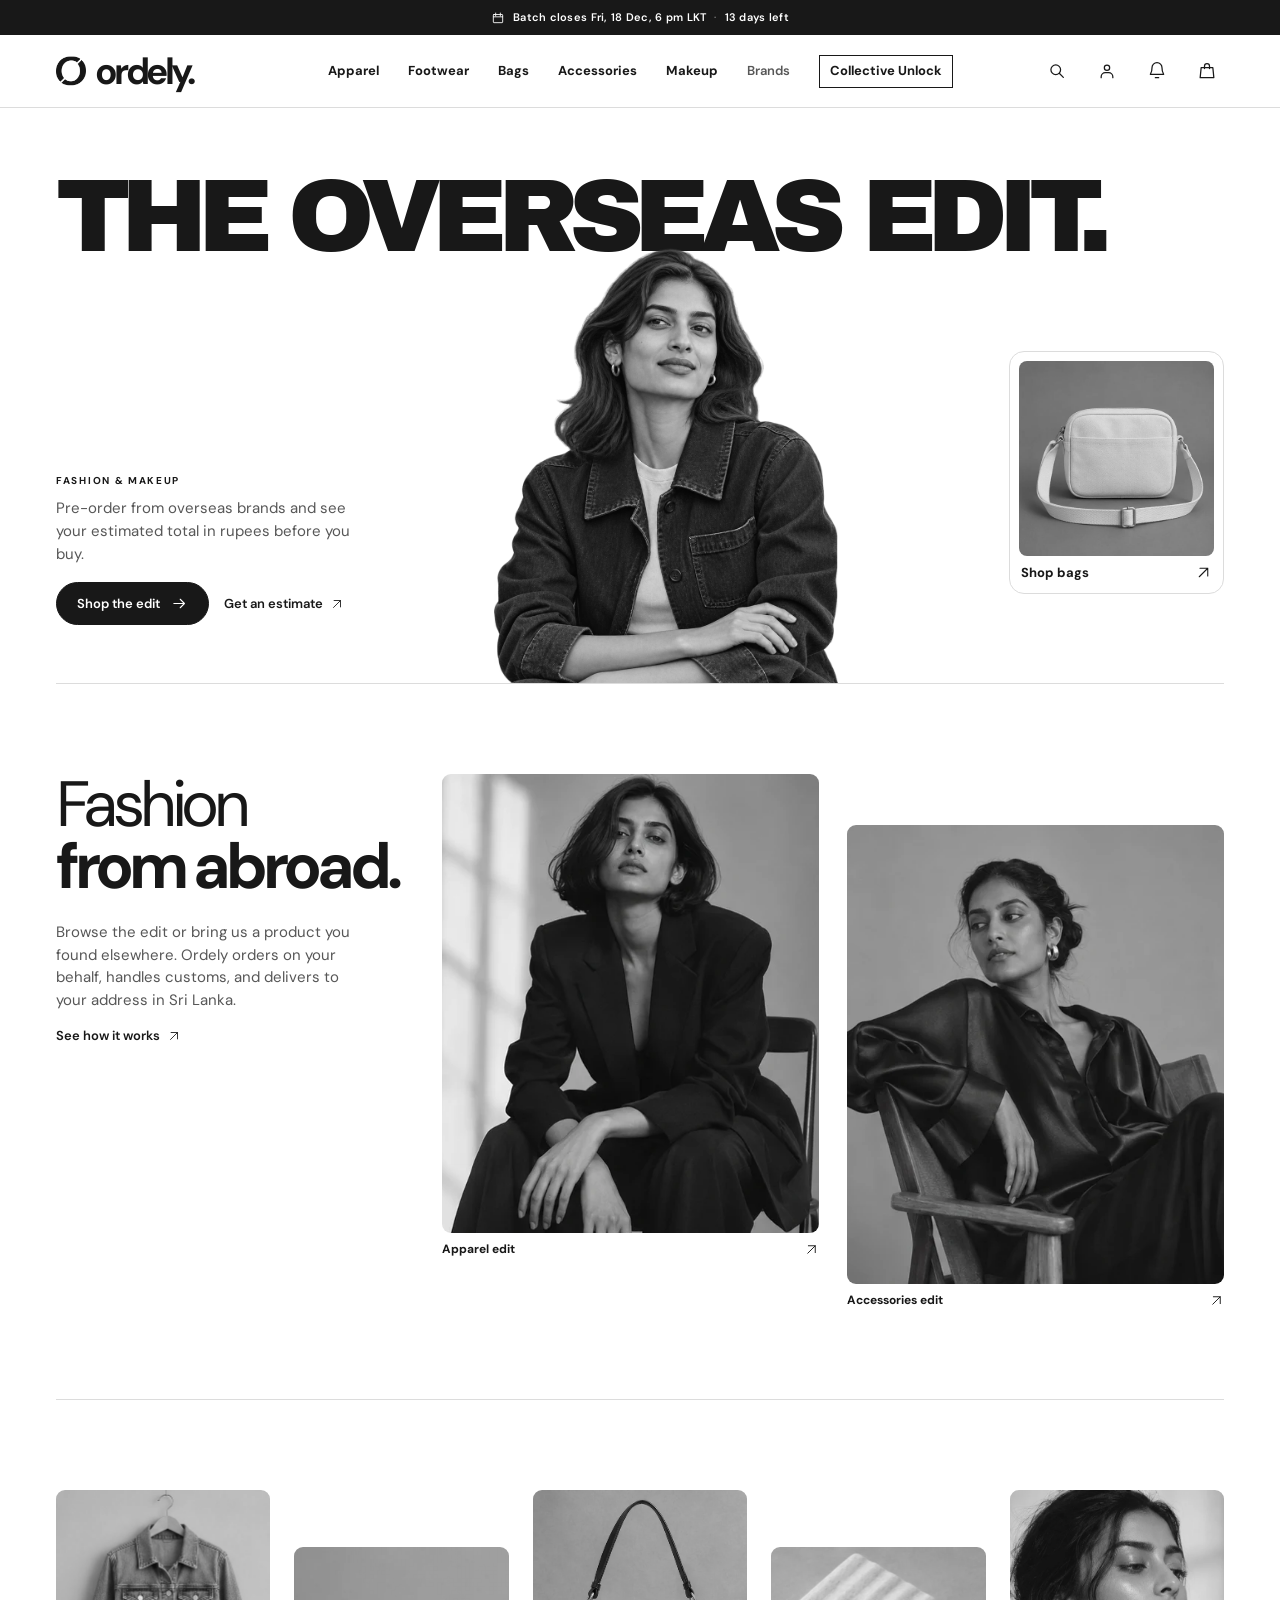
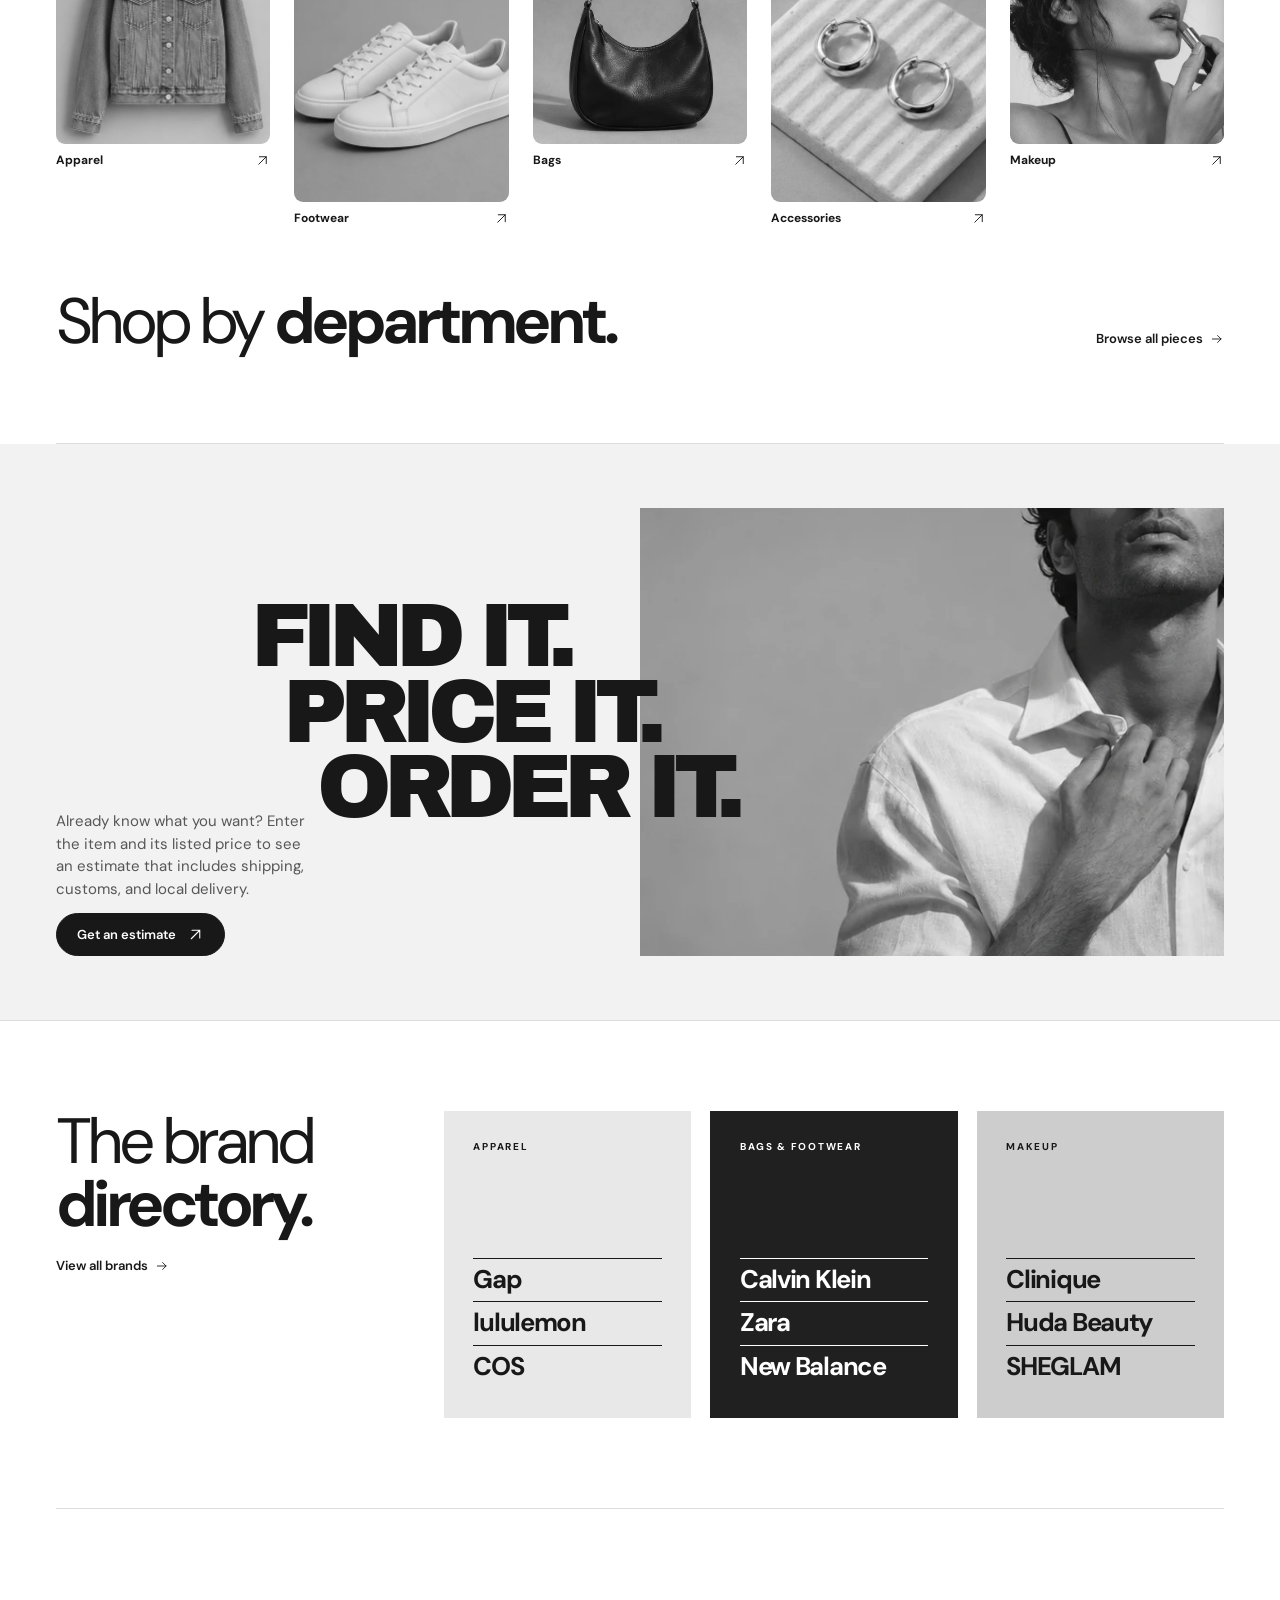
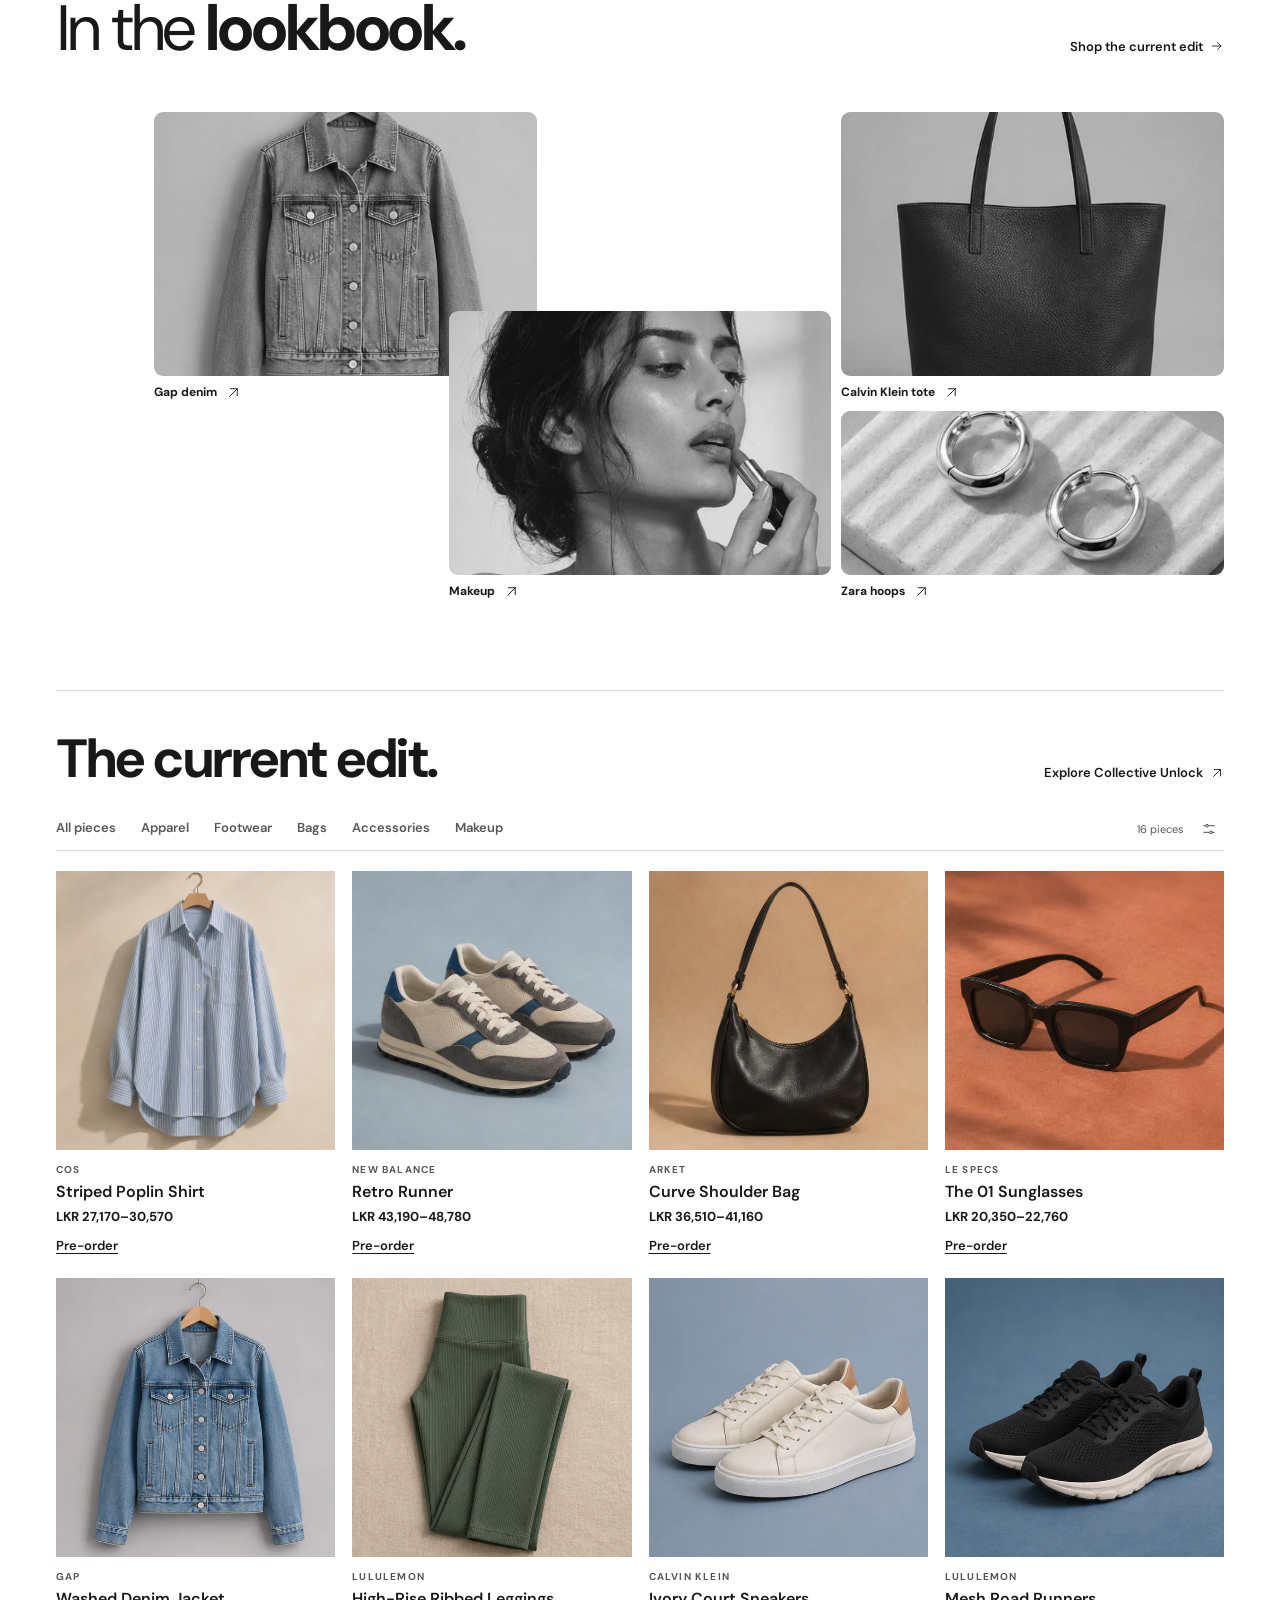
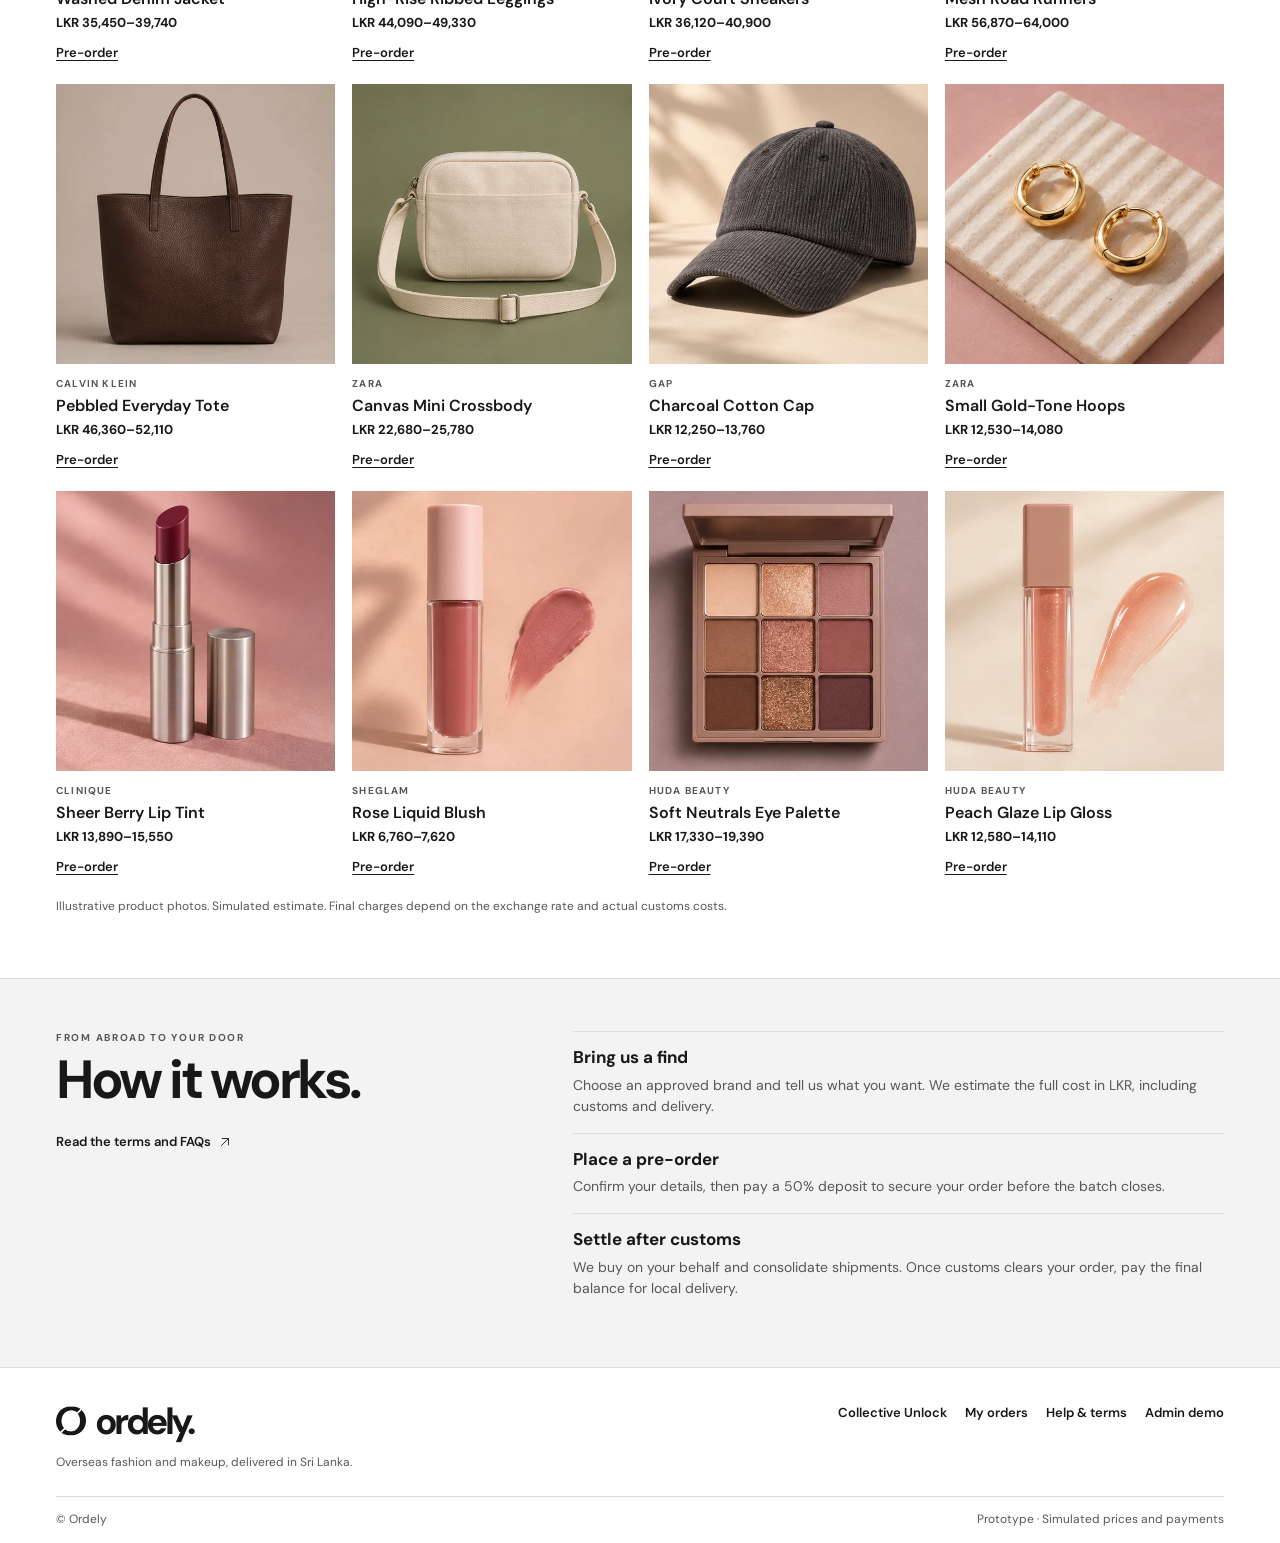
==== commit 7bd2d8ee: "Serve Ordely destinations as direct GitHub Pages routes" ====
--- a/index.html
+++ b/index.html
@@ -2,6 +2,7 @@
 <html lang="en">
   <head>
     <meta charset="utf-8" />
+    <base href="./" />
     <meta name="viewport" content="width=device-width, initial-scale=1" />
     <meta
       name="description"
@@ -40,7 +41,7 @@
     </div>
     <header class="site-header">
       <div class="nav wrap">
-        <a class="wordmark" href="#home" aria-label="Ordely home">
+        <a class="wordmark" href="./" aria-label="Ordely home">
           <img
             class="wordmark-mark"
             src="./assets/ordely-mark.webp"
@@ -51,13 +52,13 @@
           <span>ordely.</span>
         </a>
         <nav class="main-nav" aria-label="Shop by department">
-          <a href="#edit/apparel">Apparel</a>
-          <a href="#edit/footwear">Footwear</a>
-          <a href="#edit/bags">Bags</a>
-          <a href="#edit/accessories">Accessories</a>
-          <a href="#edit/makeup">Makeup</a>
-          <a class="nav-resource" href="#brands">Brands</a>
-          <a class="nav-resource nav-unlock" href="#collective-unlock"
+          <a href="./shop/apparel/">Apparel</a>
+          <a href="./shop/footwear/">Footwear</a>
+          <a href="./shop/bags/">Bags</a>
+          <a href="./shop/accessories/">Accessories</a>
+          <a href="./shop/makeup/">Makeup</a>
+          <a class="nav-resource" href="./brands/">Brands</a>
+          <a class="nav-resource nav-unlock" href="./collective-unlock/"
             >Collective Unlock</a
           >
         </nav>
@@ -84,7 +85,7 @@
               rupees before you buy.
             </p>
             <div class="hero-actions">
-              <a class="button primary" href="#edit"
+              <a class="button primary" href="./shop/"
                 >Shop the edit <span data-icon="arrow"></span
               ></a>
               <button class="text-button" data-action="estimate">
@@ -92,7 +93,7 @@
               </button>
             </div>
           </div>
-          <a class="hero-feature" href="#edit/bags">
+          <a class="hero-feature" href="./shop/bags/">
             <img
               src="./assets/canvas-crossbody-color.webp"
               width="512"
@@ -116,11 +117,11 @@
               orders on your behalf, handles customs, and delivers to your
               address in Sri Lanka.
             </p>
-            <a class="text-button" href="#how"
+            <a class="text-button" href="./#how"
               >See how it works <span data-icon="up-right"></span
             ></a>
           </div>
-          <a class="editorial-image discovery-apparel" href="#edit/apparel">
+          <a class="editorial-image discovery-apparel" href="./shop/apparel/">
             <img
               src="./assets/studio-tailoring.webp"
               width="620"
@@ -132,7 +133,7 @@
           </a>
           <a
             class="editorial-image discovery-accessories"
-            href="#edit/accessories"
+            href="./shop/accessories/"
           >
             <img
               src="./assets/studio-lounge.webp"
@@ -150,7 +151,7 @@
           aria-labelledby="departments-title"
         >
           <div class="department-gallery">
-            <a class="editorial-image" href="#edit/apparel"
+            <a class="editorial-image" href="./shop/apparel/"
               ><img
                 src="./assets/denim-jacket-color.webp"
                 width="512"
@@ -158,7 +159,7 @@
                 loading="lazy"
                 alt="" /><span>Apparel <span data-icon="up-right"></span></span
             ></a>
-            <a class="editorial-image" href="#edit/footwear"
+            <a class="editorial-image" href="./shop/footwear/"
               ><img
                 src="./assets/court-sneakers-color.webp"
                 width="512"
@@ -166,7 +167,7 @@
                 loading="lazy"
                 alt="" /><span>Footwear <span data-icon="up-right"></span></span
             ></a>
-            <a class="editorial-image" href="#edit/bags"
+            <a class="editorial-image" href="./shop/bags/"
               ><img
                 src="./assets/bag-color.webp"
                 width="621"
@@ -174,7 +175,7 @@
                 loading="lazy"
                 alt="" /><span>Bags <span data-icon="up-right"></span></span
             ></a>
-            <a class="editorial-image" href="#edit/accessories"
+            <a class="editorial-image" href="./shop/accessories/"
               ><img
                 src="./assets/gold-hoops-color.webp"
                 width="512"
@@ -183,7 +184,7 @@
                 alt="" /><span
                 >Accessories <span data-icon="up-right"></span></span
             ></a>
-            <a class="editorial-image" href="#edit/makeup"
+            <a class="editorial-image" href="./shop/makeup/"
               ><img
                 src="./assets/studio-beauty.webp"
                 width="620"
@@ -196,7 +197,7 @@
             <h2 class="editorial-heading" id="departments-title">
               Shop by <strong>department.</strong>
             </h2>
-            <a class="text-button" href="#edit"
+            <a class="text-button" href="./shop/"
               >Browse all pieces <span data-icon="arrow"></span
             ></a>
           </div>
@@ -240,7 +241,7 @@
             <h2 class="editorial-heading" id="featured-brands-title">
               The brand<br /><strong>directory.</strong>
             </h2>
-            <a class="text-button" href="#brands"
+            <a class="text-button" href="./brands/"
               >View all brands <span data-icon="arrow"></span
             ></a>
           </div>
@@ -248,25 +249,25 @@
             <div class="brand-panel">
               <p class="eyebrow">Apparel</p>
               <ul>
-                <li><a href="#brands/gap">Gap</a></li>
-                <li><a href="#brands/lululemon">lululemon</a></li>
-                <li><a href="#brands/cos">COS</a></li>
+                <li><a href="./brands/?brand=gap">Gap</a></li>
+                <li><a href="./brands/?brand=lululemon">lululemon</a></li>
+                <li><a href="./brands/?brand=cos">COS</a></li>
               </ul>
             </div>
             <div class="brand-panel">
               <p class="eyebrow">Bags &amp; footwear</p>
               <ul>
-                <li><a href="#brands/calvin-klein">Calvin Klein</a></li>
-                <li><a href="#brands/zara">Zara</a></li>
-                <li><a href="#brands/new-balance">New Balance</a></li>
+                <li><a href="./brands/?brand=calvin-klein">Calvin Klein</a></li>
+                <li><a href="./brands/?brand=zara">Zara</a></li>
+                <li><a href="./brands/?brand=new-balance">New Balance</a></li>
               </ul>
             </div>
             <div class="brand-panel">
               <p class="eyebrow">Makeup</p>
               <ul>
-                <li><a href="#brands/clinique">Clinique</a></li>
-                <li><a href="#brands/huda-beauty">Huda Beauty</a></li>
-                <li><a href="#brands/sheglam">SHEGLAM</a></li>
+                <li><a href="./brands/?brand=clinique">Clinique</a></li>
+                <li><a href="./brands/?brand=huda-beauty">Huda Beauty</a></li>
+                <li><a href="./brands/?brand=sheglam">SHEGLAM</a></li>
               </ul>
             </div>
           </div>
@@ -281,7 +282,7 @@
               <h2 class="editorial-heading" id="lookbook-title">
                 In the <strong>lookbook.</strong>
               </h2>
-              <a class="text-button" href="#edit"
+              <a class="text-button" href="./shop/"
                 >Shop the current edit <span data-icon="arrow"></span
               ></a>
             </div>
@@ -314,7 +315,7 @@
                   >Calvin Klein tote <span data-icon="up-right"></span
                 ></span>
               </button>
-              <a class="editorial-image lookbook-beauty" href="#edit/makeup"
+              <a class="editorial-image lookbook-beauty" href="./shop/makeup/"
                 ><img
                   src="./assets/studio-beauty.webp"
                   width="620"
@@ -343,7 +344,7 @@
             <div>
               <h2 id="edit-title">The current edit<span>.</span></h2>
             </div>
-            <a class="text-button" href="#collective-unlock"
+            <a class="text-button" href="./collective-unlock/"
               >Explore Collective Unlock <span data-icon="up-right"></span
             ></a>
           </div>
@@ -392,12 +393,11 @@
           </div>
         </section>
       </div>
-      <section id="page-view" class="wrap subpage" hidden></section>
     </main>
     <footer class="site-footer">
       <div class="wrap footer-top">
         <div>
-          <a class="wordmark" href="#home" aria-label="Ordely home">
+          <a class="wordmark" href="./" aria-label="Ordely home">
             <img
               class="wordmark-mark"
               src="./assets/ordely-mark.webp"
@@ -410,10 +410,10 @@
           <p>Overseas fashion and makeup, delivered in Sri Lanka.</p>
         </div>
         <nav aria-label="Footer navigation">
-          <a href="#collective-unlock">Collective Unlock</a
-          ><a href="#orders">My orders</a
+          <a href="./collective-unlock/">Collective Unlock</a
+          ><a href="./orders/">My orders</a
           ><button data-action="help">Help &amp; terms</button
-          ><a href="#admin">Admin demo</a>
+          ><a href="./admin/">Admin demo</a>
         </nav>
       </div>
       <div class="wrap footer-bottom">
--- a/styles.css
+++ b/styles.css
@@ -435,6 +435,8 @@
   scrollbar-width: thin;
 }
 .filter {
+  display: inline-flex;
+  align-items: center;
   border: 0;
   border-bottom: 1px solid transparent;
   white-space: nowrap;
@@ -446,10 +448,10 @@
   font-weight: 600;
 }
 .filter:hover,
-.filter[aria-pressed="true"] {
+.filter[aria-current="page"] {
   color: var(--ink);
 }
-.filter[aria-pressed="true"] {
+.filter[aria-current="page"] {
   border-color: var(--ink);
 }
 .count {
